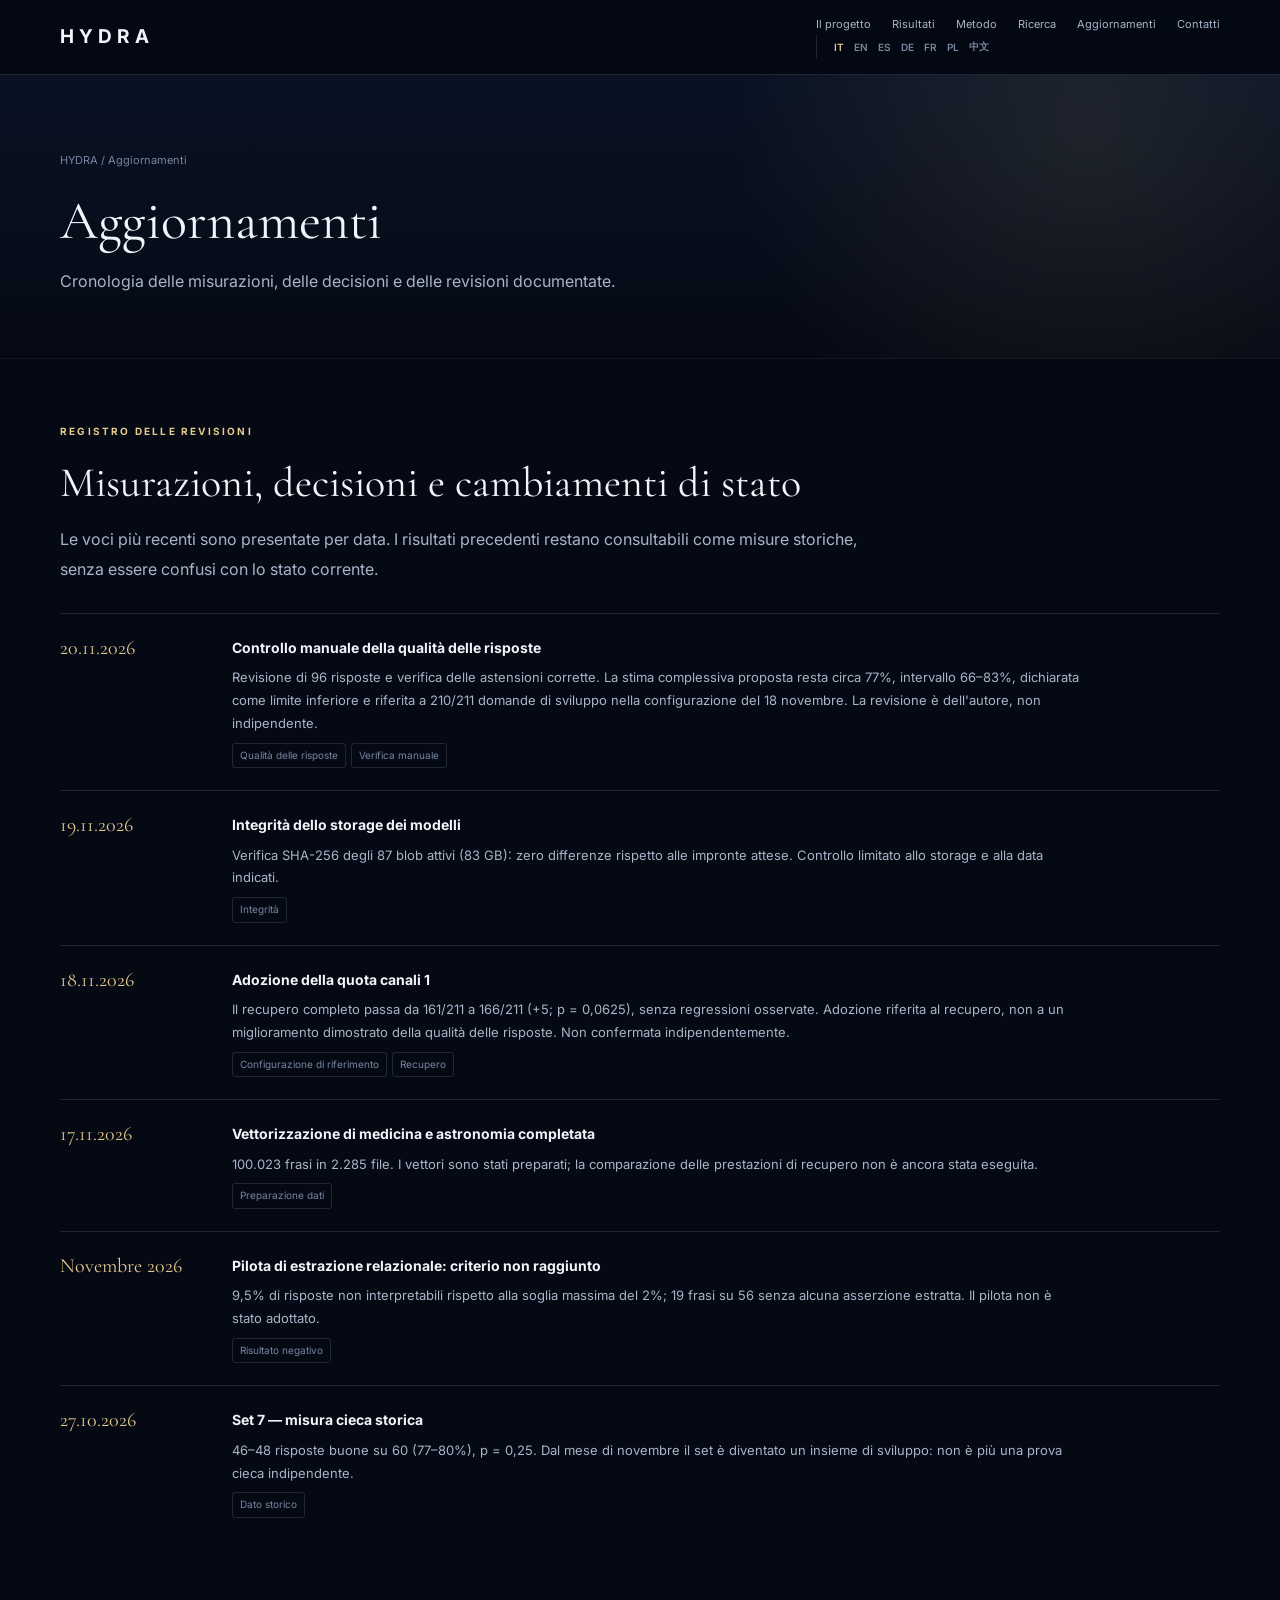
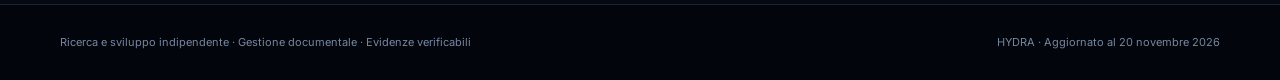
==== aggiornamenti.html @ 9e11e978 "Localise page-specific labels and timeline in all supported languages" ====
<!doctype html><html lang="it"><head><meta charset="utf-8"><meta name="viewport" content="width=device-width,initial-scale=1"><meta name="description" content="HYDRA — ricerca indipendente, gestione documentale ed evidenze verificabili."><meta name="theme-color" content="#050914"><title>HYDRA</title><link rel="preconnect" href="https://fonts.googleapis.com"><link rel="preconnect" href="https://fonts.gstatic.com" crossorigin><link href="https://fonts.googleapis.com/css2?family=Cormorant+Garamond:wght@300;400;500;600&family=Inter:wght@300;400;500;600;700&display=swap" rel="stylesheet"><link rel="stylesheet" href="assets/css/site.css"></head><body><header class="site-header"><div class="wrap nav"><a class="brand" href="index.html">HYDRA</a><div class="nav-right"><button class="menu-button" aria-label="Menu">☰</button><nav class="navlinks"><a href="progetto.html" data-x="navProject"></a><a href="risultati.html" data-x="navResults"></a><a href="metodo.html" data-x="navMethod"></a><a href="ricerca.html" data-x="navResearch"></a><a href="aggiornamenti.html" data-x="navUpdates"></a><a href="contatti.html" data-x="navContact"></a></nav><div class="langs"><button data-lang="it">IT</button><button data-lang="en">EN</button><button data-lang="es">ES</button><button data-lang="de">DE</button><button data-lang="fr">FR</button><button data-lang="pl">PL</button><button data-lang="zh">中文</button></div></div></div></header><main><section class="page-hero"><div class="wrap"><div class="breadcrumbs"><a href="index.html">HYDRA</a> / <span data-x="updatesTitle"></span></div><h1 class="page-title" data-x="updatesTitle"></h1><p class="lead" data-x="updatesLead"></p></div></section>
<section class="section"><div class="wrap"><div class="section-head"><div class="kicker">Registro delle revisioni</div><h2 data-x="timelineHead"></h2><p class="lead" data-x="timelineLead"></p></div><div class="timeline">
<div class="timeline-item"><div class="timeline-date">20.11.2026</div><div><h3 data-x="upd20Title"></h3><p data-x="upd20Body"></p><span class="tag" data-x="tagQuality"></span><span class="tag">Verifica manuale</span></div></div>
<div class="timeline-item"><div class="timeline-date">19.11.2026</div><div><h3 data-x="upd19Title"></h3><p data-x="upd19Body"></p><span class="tag" data-x="tagIntegrity"></span></div></div>
<div class="timeline-item"><div class="timeline-date">18.11.2026</div><div><h3 data-x="upd18Title"></h3><p data-x="upd18Body"></p><span class="tag" data-x="tagConfig"></span><span class="tag" data-x="tagRetrieval"></span></div></div>
<div class="timeline-item"><div class="timeline-date">17.11.2026</div><div><h3 data-x="upd17Title"></h3><p data-x="upd17Body"></p><span class="tag" data-x="tagData"></span></div></div>
<div class="timeline-item"><div class="timeline-date">Novembre 2026</div><div><h3 data-x="updNovTitle"></h3><p data-x="updNovBody"></p><span class="tag" data-x="tagNegative"></span></div></div>
<div class="timeline-item"><div class="timeline-date">27.10.2026</div><div><h3 data-x="updOctTitle"></h3><p data-x="updOctBody"></p><span class="tag" data-x="tagHistorical"></span></div></div>
</div></div></section></main><footer class="footer"><div class="wrap footer-inner"><span data-x="footer"></span><span>HYDRA · <span data-x="current"></span></span></div></footer><script src="assets/js/translations.js"></script><script src="assets/js/site.js"></script></body></html>
---- assets/css/site.css ----
:root{--bg:#050914;--panel:#0b1424;--panel2:#0e1a2d;--line:rgba(164,185,219,.17);--gold:#e6c98c;--blue:#8ca9d2;--white:#f1f4fa;--muted:#a8b4c8;--soft:#77869f;--max:1160px;--serif:"Cormorant Garamond",Georgia,serif;--sans:Inter,Arial,sans-serif}*{box-sizing:border-box}html{background:var(--bg);scroll-behavior:smooth}body{margin:0;background:var(--bg);color:var(--white);font:15px/1.75 var(--sans);-webkit-font-smoothing:antialiased}a{color:inherit;text-decoration:none}.wrap{width:min(var(--max),calc(100% - 48px));margin:auto}.site-header{position:sticky;top:0;z-index:20;background:rgba(5,9,20,.94);backdrop-filter:blur(16px);border-bottom:1px solid var(--line)}.nav{min-height:74px;display:flex;align-items:center;justify-content:space-between;gap:24px}.brand{font-size:19px;font-weight:700;letter-spacing:.27em}.navlinks{display:flex;align-items:center;gap:21px}.navlinks a{font-size:11px;color:var(--muted);transition:color .2s}.navlinks a:hover,.navlinks a[aria-current=page]{color:var(--gold)}.langs{display:flex;gap:6px;border-left:1px solid var(--line);padding-left:15px}.langs button,.menu-button{background:none;border:0;color:var(--soft);font:600 10px var(--sans);padding:5px 2px;cursor:pointer}.langs button.active,.langs button:hover{color:var(--gold)}.menu-button{display:none;border:1px solid var(--line);border-radius:6px;padding:8px 10px;color:var(--white);font-size:17px}.hero{position:relative;isolation:isolate;min-height:510px;display:flex;align-items:center;overflow:hidden;padding:90px 0;background:linear-gradient(115deg,#050914 10%,#0a1427 64%,#09101d)}.hero:before{content:"";position:absolute;inset:0;z-index:-1;background:url("../images/mesh.svg") center right/cover no-repeat;opacity:.66;mask-image:linear-gradient(90deg,transparent 5%,#000 100%)}.hero-content{max-width:790px}.eyebrow,.kicker{color:var(--gold);font-size:10px;letter-spacing:.22em;text-transform:uppercase;font-weight:700;margin:0 0 17px}.hero h1{font-size:clamp(52px,8vw,88px);font-weight:300;letter-spacing:.22em;line-height:1;margin:0 0 20px}.hero h2,.page-title{font:400 clamp(32px,4.5vw,54px)/1.14 var(--serif);font-weight:400;max-width:850px;margin:0 0 22px}.hero p,.lead{max-width:800px;color:var(--muted);font-size:16px;line-height:1.9}.actions{display:flex;gap:12px;flex-wrap:wrap;margin-top:28px}.button{display:inline-flex;align-items:center;justify-content:center;min-height:44px;padding:10px 18px;border:1px solid rgba(230,201,140,.5);border-radius:4px;font-size:12px;font-weight:600}.button.primary{background:var(--gold);color:#17140d;border-color:var(--gold)}.page-hero{padding:76px 0 62px;background:radial-gradient(circle at 85% 20%,rgba(230,201,140,.10),transparent 32%),linear-gradient(180deg,#091224,#050914)}.page-hero .page-title{margin-bottom:14px}.page-hero .lead{margin:0}.section{padding:64px 0;border-top:1px solid rgba(255,255,255,.055)}.section.alt{background:linear-gradient(180deg,#080f1d,#050914)}.section-head{max-width:880px;margin-bottom:28px}.section h2{font:400 clamp(28px,3.8vw,42px)/1.2 var(--serif);margin:0 0 14px}.copy{max-width:920px;color:var(--muted);font-size:14px;line-height:1.95}.copy p{margin:0 0 14px}.grid{display:grid;grid-template-columns:repeat(3,minmax(0,1fr));gap:15px}.grid.two{grid-template-columns:repeat(2,minmax(0,1fr))}.card{background:rgba(11,20,36,.78);border:1px solid var(--line);border-radius:8px;padding:22px}.card h3{font-size:14px;margin:0 0 8px}.card p{font-size:13px;line-height:1.85;color:var(--muted);margin:0}.num{font:400 29px var(--serif);color:var(--gold);margin-bottom:8px}.metric{font:400 clamp(36px,5vw,54px)/1 var(--serif);color:var(--gold);margin:0 0 12px}.small{font-size:11px;line-height:1.75;color:var(--soft);display:block;margin-top:12px}.note{margin-top:20px;padding:16px 19px;border-left:2px solid var(--gold);background:rgba(230,201,140,.05);color:var(--muted);font-size:13px;line-height:1.85}.figure{margin:24px 0;padding:22px;border:1px solid var(--line);border-radius:9px;background:linear-gradient(130deg,rgba(230,201,140,.055),rgba(11,20,36,.55))}.figure h3{font-size:14px;margin:0 0 6px}.figure p{font-size:12px;color:var(--muted);margin:0 0 15px}.bar-chart{display:grid;gap:15px}.bar-row{display:grid;grid-template-columns:minmax(120px,180px) 1fr 70px;gap:12px;align-items:center;font-size:12px;color:var(--muted)}.bar-track{height:13px;background:rgba(140,169,210,.13);border-radius:30px;overflow:hidden}.bar-fill{height:100%;border-radius:30px;background:linear-gradient(90deg,#8b7752,var(--gold))}.bar-fill.blue{background:linear-gradient(90deg,#536e96,var(--blue))}.bar-value{font:400 18px var(--serif);color:var(--white);text-align:right}.chart-legend{display:flex;gap:18px;flex-wrap:wrap;margin-top:15px;font-size:11px;color:var(--muted)}.dot{display:inline-block;width:8px;height:8px;border-radius:50%;background:var(--gold);margin-right:6px}.dot.blue{background:var(--blue)}.timeline{position:relative;display:grid;gap:0}.timeline-item{display:grid;grid-template-columns:150px 1fr;gap:22px;padding:22px 0;border-top:1px solid var(--line)}.timeline-date{color:var(--gold);font:400 20px var(--serif)}.timeline-item h3{font-size:14px;margin:0 0 6px}.timeline-item p{font-size:13px;color:var(--muted);margin:0;max-width:850px}.tag{display:inline-block;border:1px solid var(--line);border-radius:3px;padding:3px 7px;color:var(--soft);font-size:10px;margin:8px 5px 0 0}.visual{width:100%;height:auto;display:block;border-radius:8px;border:1px solid var(--line)}.data-table{width:100%;border-collapse:collapse;font-size:12px;color:var(--muted);margin-top:15px}.data-table th,.data-table td{text-align:left;padding:10px;border-bottom:1px solid var(--line);vertical-align:top}.data-table th{color:var(--gold);font-weight:600}.data-table td strong{color:var(--white)}.footer{padding:28px 0;background:#02050b;border-top:1px solid var(--line);font-size:11px;color:var(--soft)}.footer-inner{display:flex;justify-content:space-between;gap:20px;flex-wrap:wrap}.footer a{color:var(--muted)}.breadcrumbs{font-size:11px;color:var(--soft);margin-bottom:20px}.breadcrumbs a:hover{color:var(--gold)}.lang-note{font-size:10px;color:var(--soft)}@media(max-width:1000px){.navlinks{gap:12px}.navlinks a{font-size:10px}.langs{gap:3px;padding-left:10px}}@media(max-width:820px){.nav{flex-wrap:wrap;padding:14px 0}.menu-button{display:block}.nav-right{display:flex;align-items:center;gap:12px}.navlinks{display:none;position:absolute;top:73px;left:0;right:0;background:#070d1a;border-bottom:1px solid var(--line);padding:18px 24px;flex-direction:column;align-items:flex-start}.navlinks.open{display:flex}.grid{grid-template-columns:repeat(2,minmax(0,1fr))}.hero{min-height:460px}.hero:before{opacity:.38}}@media(max-width:560px){.wrap{width:calc(100% - 32px)}.langs{gap:2px}.langs button{font-size:9px}.grid,.grid.two{grid-template-columns:1fr}.section{padding:48px 0}.page-hero{padding:55px 0 45px}.hero{padding:70px 0;min-height:430px}.bar-row{grid-template-columns:100px 1fr 52px;gap:8px;font-size:10px}.bar-value{font-size:16px}.timeline-item{grid-template-columns:1fr;gap:5px}.data-table{font-size:10px}.data-table th,.data-table td{padding:7px 5px}.footer-inner{flex-direction:column}}
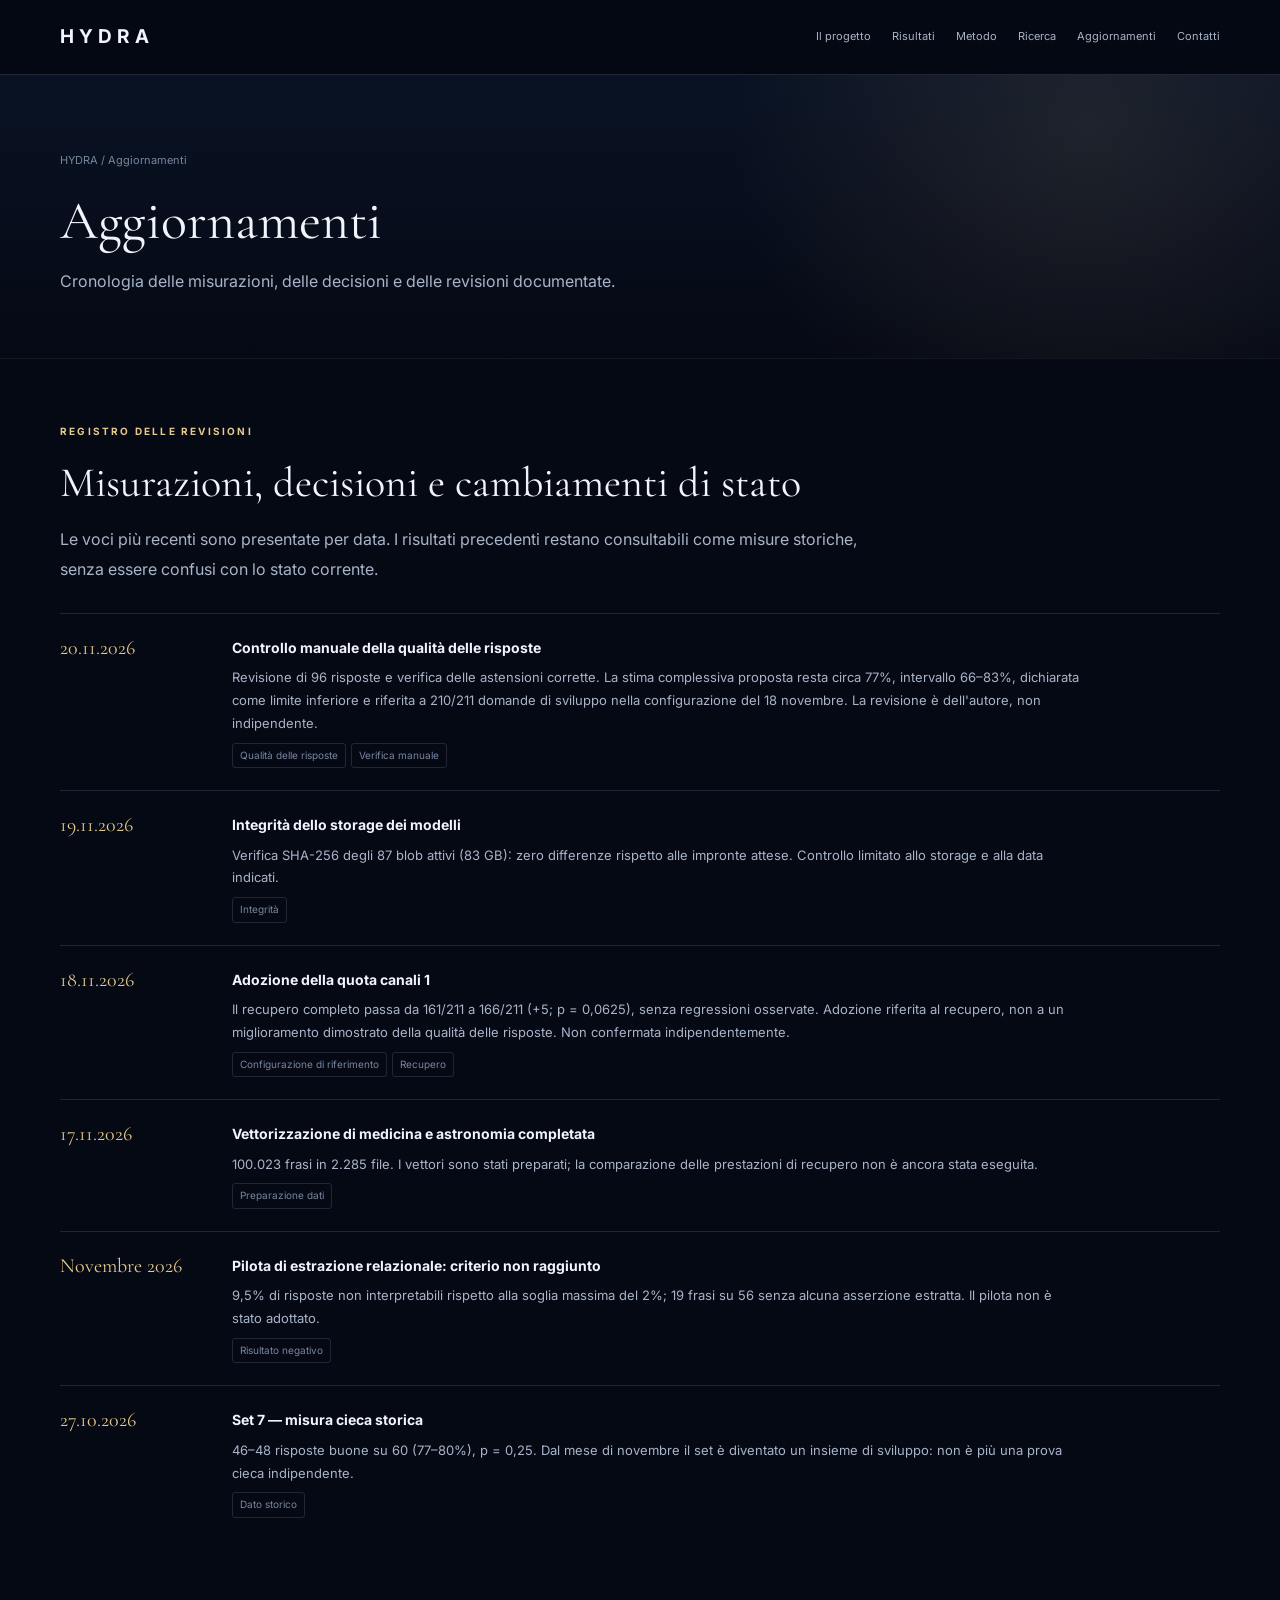
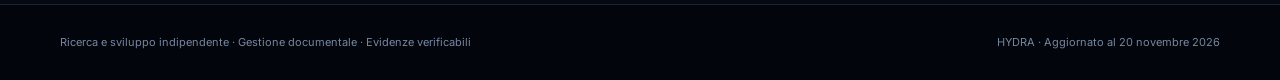
==== commit f6d0b4a0: "Limit website language to Italian" ====
--- a/aggiornamenti.html
+++ b/aggiornamenti.html
@@ -1,4 +1,4 @@
-<!doctype html><html lang="it"><head><meta charset="utf-8"><meta name="viewport" content="width=device-width,initial-scale=1"><meta name="description" content="HYDRA — ricerca indipendente, gestione documentale ed evidenze verificabili."><meta name="theme-color" content="#050914"><title>HYDRA</title><link rel="preconnect" href="https://fonts.googleapis.com"><link rel="preconnect" href="https://fonts.gstatic.com" crossorigin><link href="https://fonts.googleapis.com/css2?family=Cormorant+Garamond:wght@300;400;500;600&family=Inter:wght@300;400;500;600;700&display=swap" rel="stylesheet"><link rel="stylesheet" href="assets/css/site.css"></head><body><header class="site-header"><div class="wrap nav"><a class="brand" href="index.html">HYDRA</a><div class="nav-right"><button class="menu-button" aria-label="Menu">☰</button><nav class="navlinks"><a href="progetto.html" data-x="navProject"></a><a href="risultati.html" data-x="navResults"></a><a href="metodo.html" data-x="navMethod"></a><a href="ricerca.html" data-x="navResearch"></a><a href="aggiornamenti.html" data-x="navUpdates"></a><a href="contatti.html" data-x="navContact"></a></nav><div class="langs"><button data-lang="it">IT</button><button data-lang="en">EN</button><button data-lang="es">ES</button><button data-lang="de">DE</button><button data-lang="fr">FR</button><button data-lang="pl">PL</button><button data-lang="zh">中文</button></div></div></div></header><main><section class="page-hero"><div class="wrap"><div class="breadcrumbs"><a href="index.html">HYDRA</a> / <span data-x="updatesTitle"></span></div><h1 class="page-title" data-x="updatesTitle"></h1><p class="lead" data-x="updatesLead"></p></div></section>
+<!doctype html><html lang="it"><head><meta charset="utf-8"><meta name="viewport" content="width=device-width,initial-scale=1"><meta name="description" content="HYDRA — ricerca indipendente, gestione documentale ed evidenze verificabili."><meta name="theme-color" content="#050914"><title data-x="updatesTitle">HYDRA | Aggiornamenti</title><link rel="preconnect" href="https://fonts.googleapis.com"><link rel="preconnect" href="https://fonts.gstatic.com" crossorigin><link href="https://fonts.googleapis.com/css2?family=Cormorant+Garamond:wght@300;400;500;600&family=Inter:wght@300;400;500;600;700&display=swap" rel="stylesheet"><link rel="stylesheet" href="assets/css/site.css"></head><body><header class="site-header"><div class="wrap nav"><a class="brand" href="index.html">HYDRA</a><div class="nav-right"><button class="menu-button" aria-label="Menu">☰</button><nav class="navlinks"><a href="progetto.html" data-x="navProject"></a><a href="risultati.html" data-x="navResults"></a><a href="metodo.html" data-x="navMethod"></a><a href="ricerca.html" data-x="navResearch"></a><a href="aggiornamenti.html" data-x="navUpdates"></a><a href="contatti.html" data-x="navContact"></a></nav></div></div></header><main><section class="page-hero"><div class="wrap"><div class="breadcrumbs"><a href="index.html">HYDRA</a> / <span data-x="updatesTitle"></span></div><h1 class="page-title" data-x="updatesTitle"></h1><p class="lead" data-x="updatesLead"></p></div></section>
 <section class="section"><div class="wrap"><div class="section-head"><div class="kicker">Registro delle revisioni</div><h2 data-x="timelineHead"></h2><p class="lead" data-x="timelineLead"></p></div><div class="timeline">
 <div class="timeline-item"><div class="timeline-date">20.11.2026</div><div><h3 data-x="upd20Title"></h3><p data-x="upd20Body"></p><span class="tag" data-x="tagQuality"></span><span class="tag">Verifica manuale</span></div></div>
 <div class="timeline-item"><div class="timeline-date">19.11.2026</div><div><h3 data-x="upd19Title"></h3><p data-x="upd19Body"></p><span class="tag" data-x="tagIntegrity"></span></div></div>
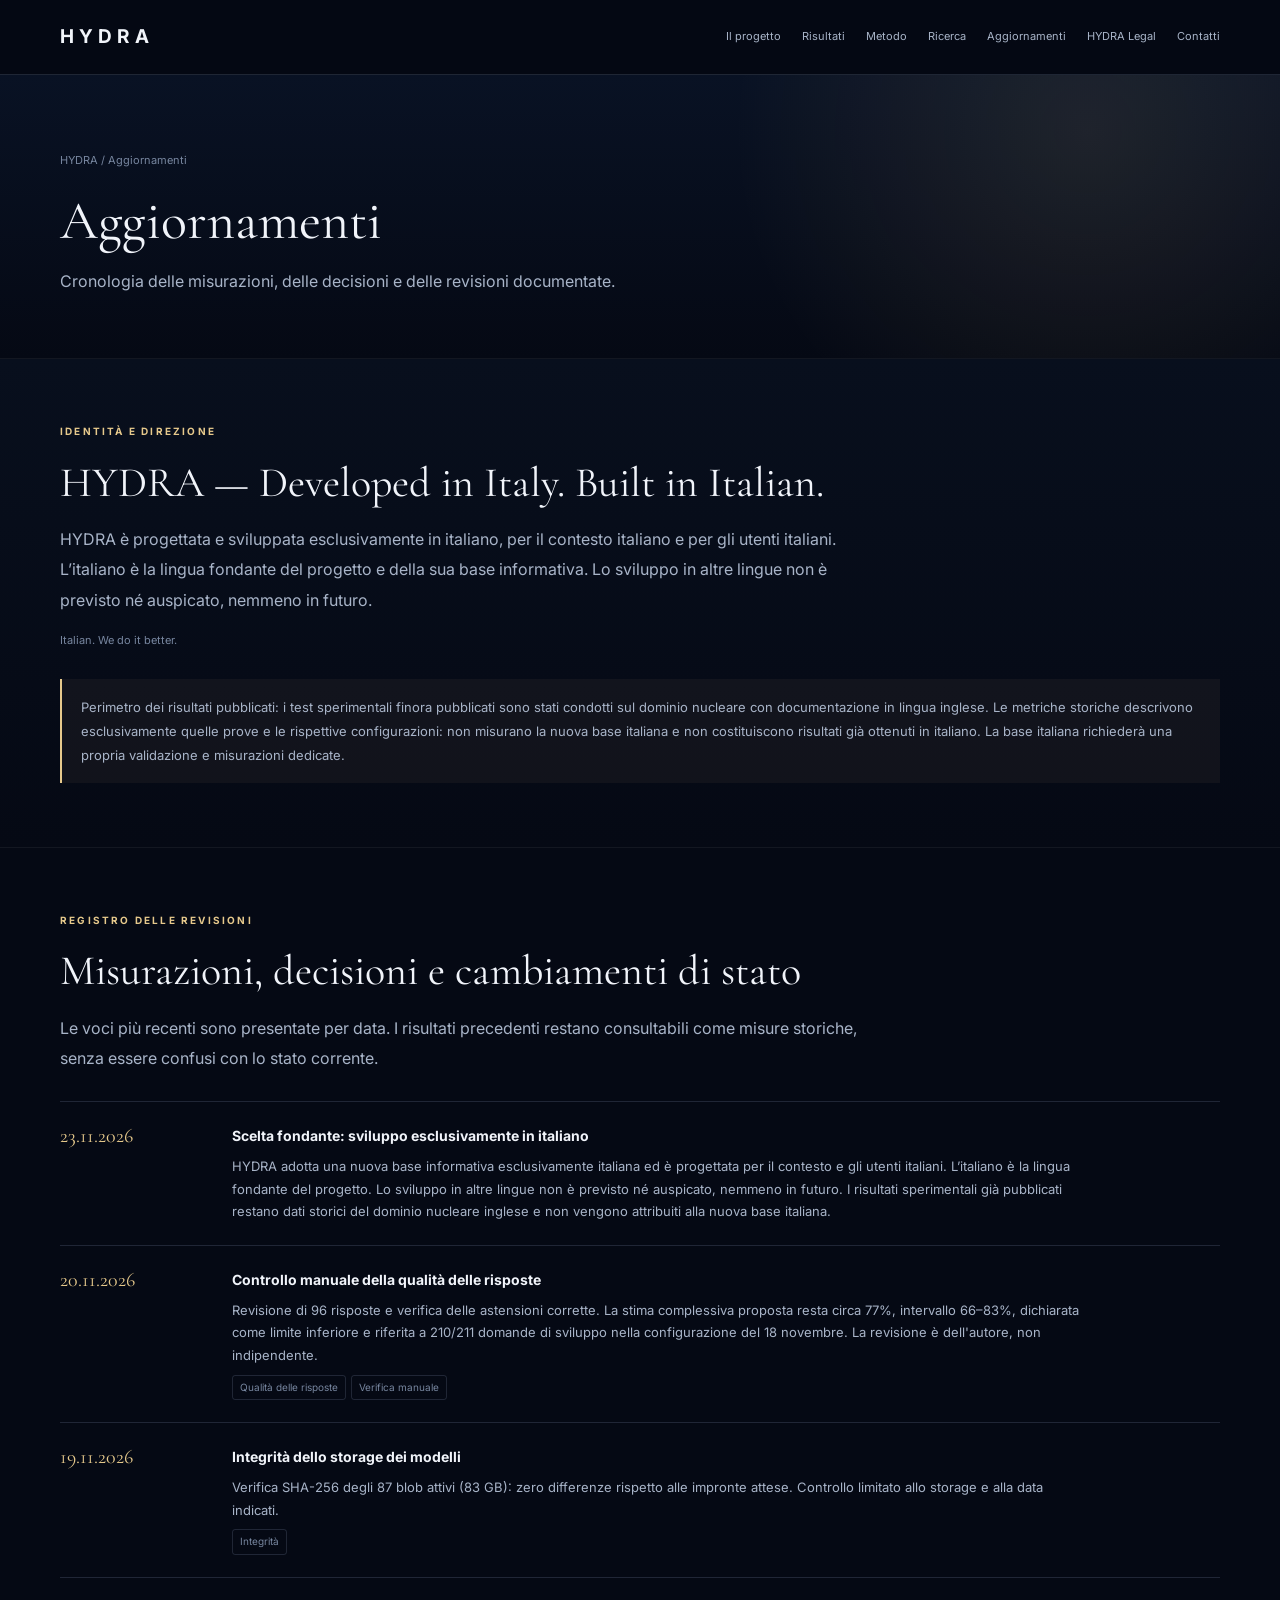
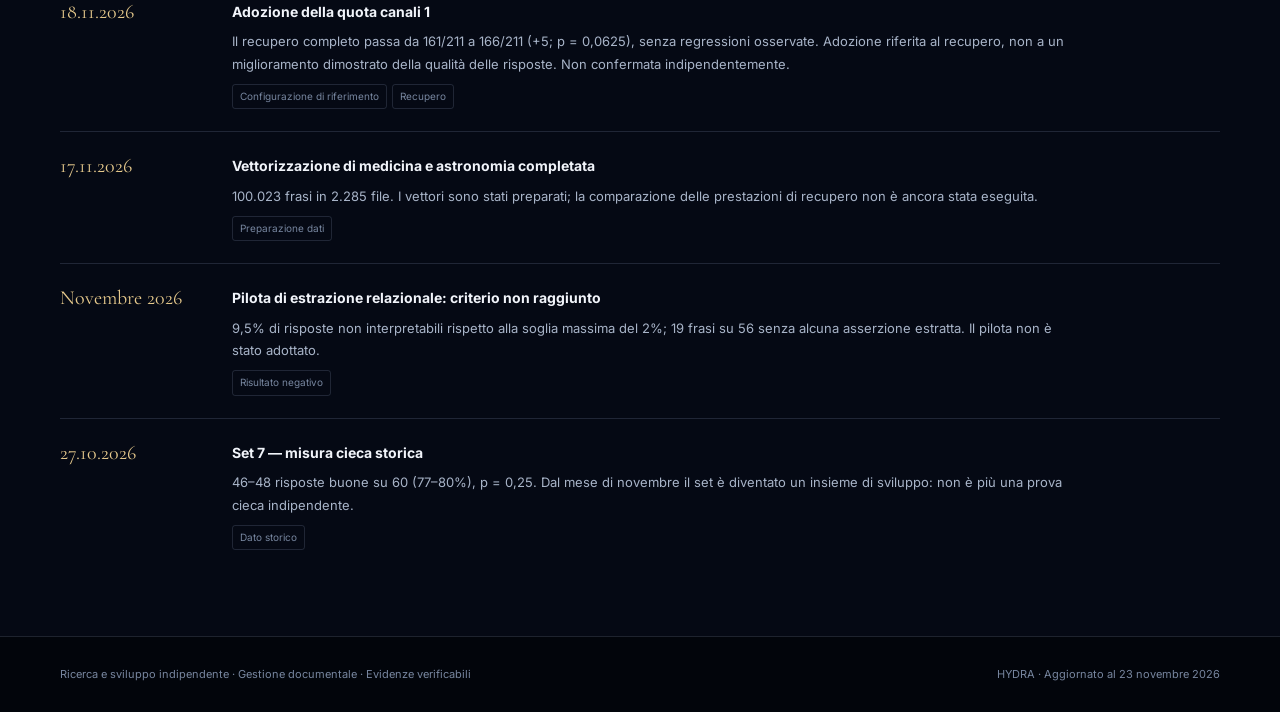
==== commit 83ce438e: "Add HYDRA Legal to site navigation" ====
--- a/aggiornamenti.html
+++ b/aggiornamenti.html
@@ -1,4 +1,4 @@
-<!doctype html><html lang="it"><head><meta charset="utf-8"><meta name="viewport" content="width=device-width,initial-scale=1"><meta name="description" content="HYDRA — ricerca indipendente, gestione documentale ed evidenze verificabili."><meta name="theme-color" content="#050914"><title data-x="updatesTitle">HYDRA | Aggiornamenti</title><link rel="preconnect" href="https://fonts.googleapis.com"><link rel="preconnect" href="https://fonts.gstatic.com" crossorigin><link href="https://fonts.googleapis.com/css2?family=Cormorant+Garamond:wght@300;400;500;600&family=Inter:wght@300;400;500;600;700&display=swap" rel="stylesheet"><link rel="stylesheet" href="assets/css/site.css"></head><body><header class="site-header"><div class="wrap nav"><a class="brand" href="index.html">HYDRA</a><div class="nav-right"><button class="menu-button" aria-label="Menu">☰</button><nav class="navlinks"><a href="progetto.html" data-x="navProject"></a><a href="risultati.html" data-x="navResults"></a><a href="metodo.html" data-x="navMethod"></a><a href="ricerca.html" data-x="navResearch"></a><a href="aggiornamenti.html" data-x="navUpdates"></a><a href="contatti.html" data-x="navContact"></a></nav></div></div></header><main><section class="page-hero"><div class="wrap"><div class="breadcrumbs"><a href="index.html">HYDRA</a> / <span data-x="updatesTitle"></span></div><h1 class="page-title" data-x="updatesTitle"></h1><p class="lead" data-x="updatesLead"></p></div></section>
+<!doctype html><html lang="it"><head><meta charset="utf-8"><meta name="viewport" content="width=device-width,initial-scale=1"><meta name="description" content="HYDRA — ricerca indipendente, gestione documentale ed evidenze verificabili."><meta name="theme-color" content="#050914"><title data-x="updatesTitle">HYDRA | Aggiornamenti</title><link rel="preconnect" href="https://fonts.googleapis.com"><link rel="preconnect" href="https://fonts.gstatic.com" crossorigin><link href="https://fonts.googleapis.com/css2?family=Cormorant+Garamond:wght@300;400;500;600&family=Inter:wght@300;400;500;600;700&display=swap" rel="stylesheet"><link rel="stylesheet" href="assets/css/site.css"></head><body><header class="site-header"><div class="wrap nav"><a class="brand" href="index.html">HYDRA</a><div class="nav-right"><button class="menu-button" aria-label="Menu">☰</button><nav class="navlinks"><a href="progetto.html" data-x="navProject"></a><a href="risultati.html" data-x="navResults"></a><a href="metodo.html" data-x="navMethod"></a><a href="ricerca.html" data-x="navResearch"></a><a href="aggiornamenti.html" data-x="navUpdates"></a><a href="legal.html">HYDRA Legal</a><a href="contatti.html" data-x="navContact"></a></nav></div></div></header><main><section class="page-hero"><div class="wrap"><div class="breadcrumbs"><a href="index.html">HYDRA</a> / <span data-x="updatesTitle"></span></div><h1 class="page-title" data-x="updatesTitle"></h1><p class="lead" data-x="updatesLead"></p></div></section>
 <section class="section"><div class="wrap"><div class="section-head"><div class="kicker">Registro delle revisioni</div><h2 data-x="timelineHead"></h2><p class="lead" data-x="timelineLead"></p></div><div class="timeline">
 <div class="timeline-item"><div class="timeline-date">20.11.2026</div><div><h3 data-x="upd20Title"></h3><p data-x="upd20Body"></p><span class="tag" data-x="tagQuality"></span><span class="tag">Verifica manuale</span></div></div>
 <div class="timeline-item"><div class="timeline-date">19.11.2026</div><div><h3 data-x="upd19Title"></h3><p data-x="upd19Body"></p><span class="tag" data-x="tagIntegrity"></span></div></div>
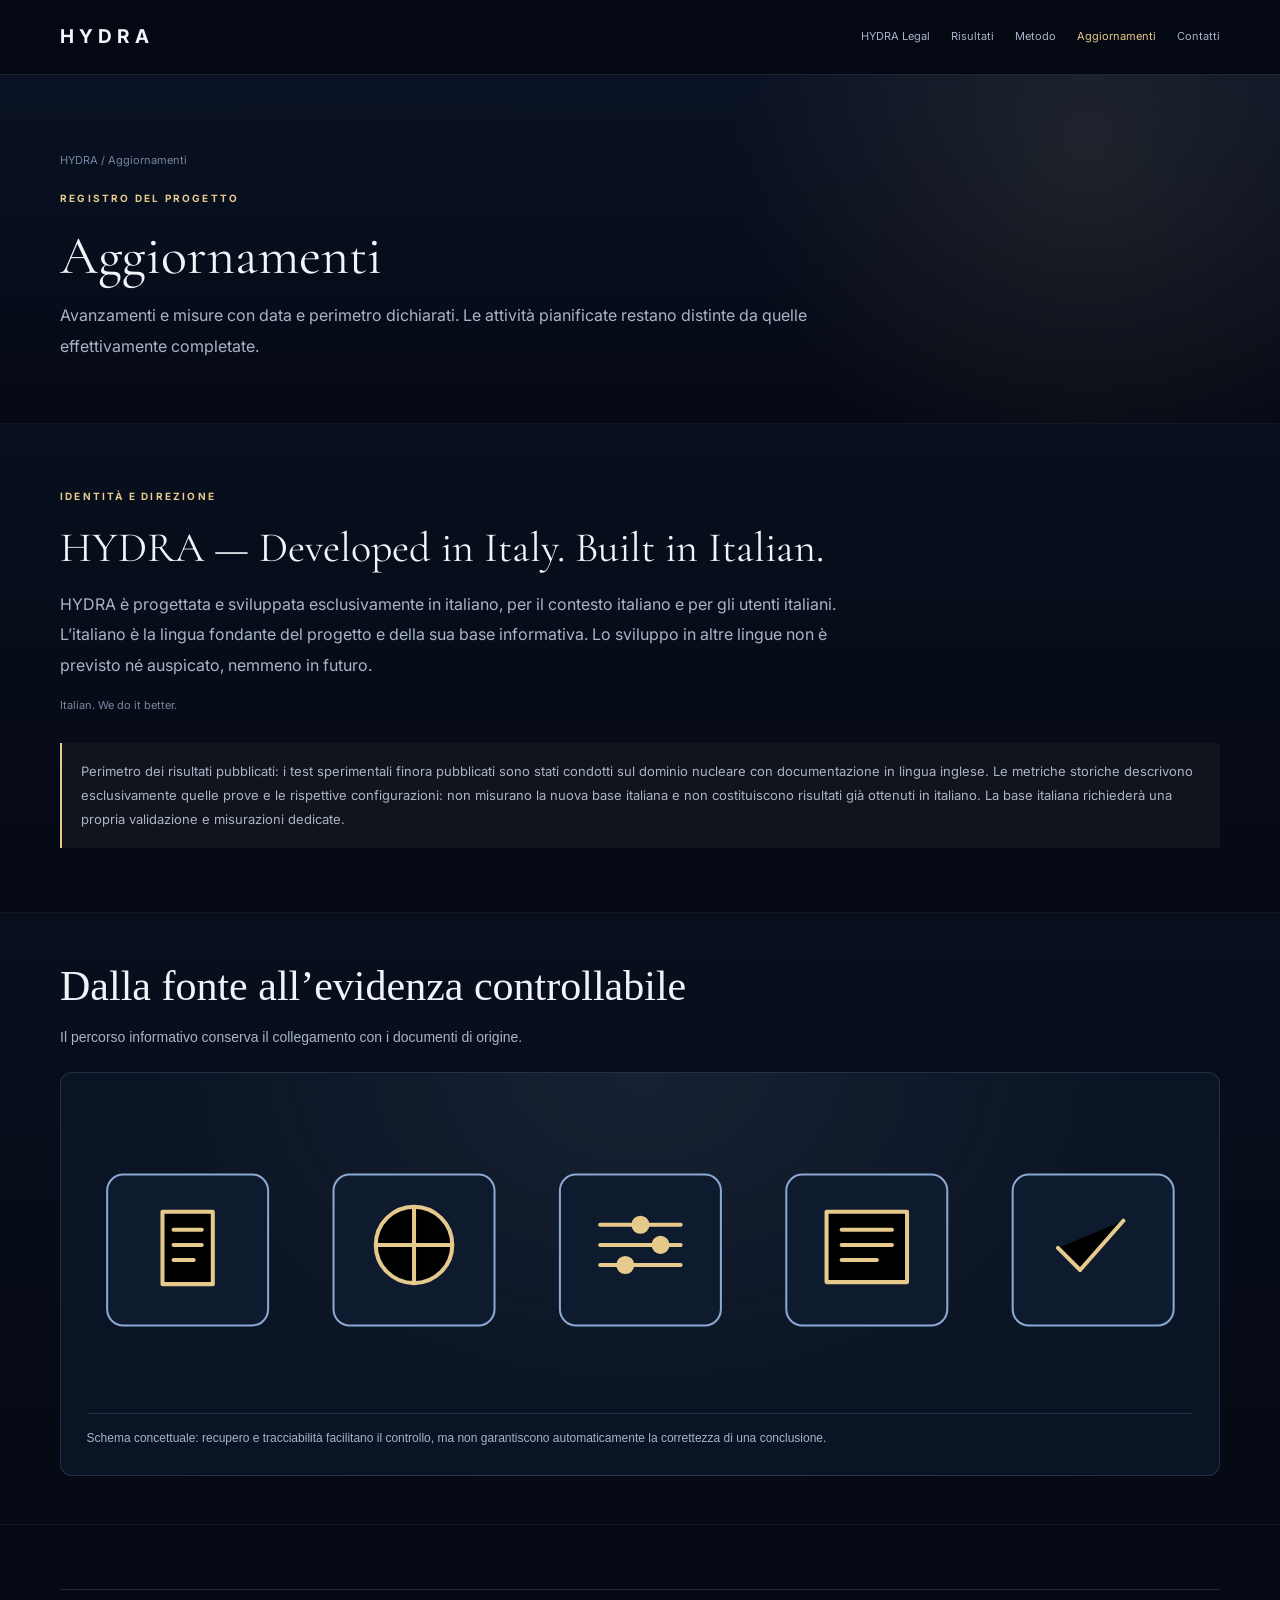
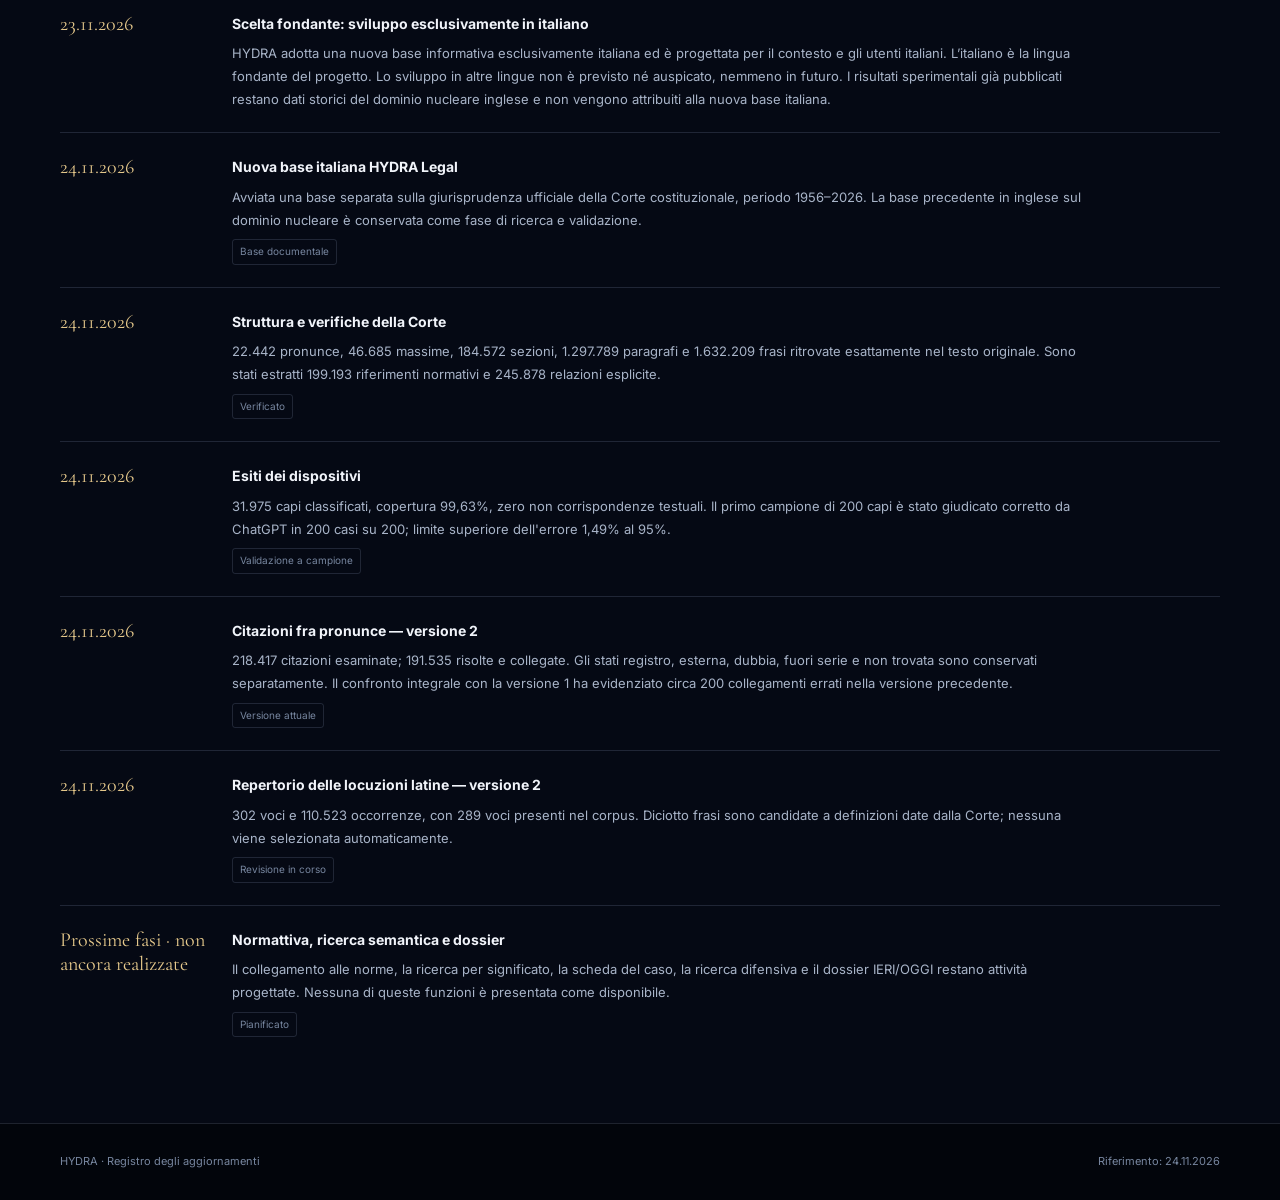
==== commit 349e7f6f: "Registra l'avanzamento HYDRA Legal al 24 novembre 2026" ====
--- a/aggiornamenti.html
+++ b/aggiornamenti.html
@@ -1,9 +1,13 @@
-<!doctype html><html lang="it"><head><meta charset="utf-8"><meta name="viewport" content="width=device-width,initial-scale=1"><meta name="description" content="HYDRA — ricerca indipendente, gestione documentale ed evidenze verificabili."><meta name="theme-color" content="#050914"><title data-x="updatesTitle">HYDRA | Aggiornamenti</title><link rel="preconnect" href="https://fonts.googleapis.com"><link rel="preconnect" href="https://fonts.gstatic.com" crossorigin><link href="https://fonts.googleapis.com/css2?family=Cormorant+Garamond:wght@300;400;500;600&family=Inter:wght@300;400;500;600;700&display=swap" rel="stylesheet"><link rel="stylesheet" href="assets/css/site.css"></head><body><header class="site-header"><div class="wrap nav"><a class="brand" href="index.html">HYDRA</a><div class="nav-right"><button class="menu-button" aria-label="Menu">☰</button><nav class="navlinks"><a href="progetto.html" data-x="navProject"></a><a href="risultati.html" data-x="navResults"></a><a href="metodo.html" data-x="navMethod"></a><a href="ricerca.html" data-x="navResearch"></a><a href="aggiornamenti.html" data-x="navUpdates"></a><a href="legal.html">HYDRA Legal</a><a href="contatti.html" data-x="navContact"></a></nav></div></div></header><main><section class="page-hero"><div class="wrap"><div class="breadcrumbs"><a href="index.html">HYDRA</a> / <span data-x="updatesTitle"></span></div><h1 class="page-title" data-x="updatesTitle"></h1><p class="lead" data-x="updatesLead"></p></div></section>
-<section class="section"><div class="wrap"><div class="section-head"><div class="kicker">Registro delle revisioni</div><h2 data-x="timelineHead"></h2><p class="lead" data-x="timelineLead"></p></div><div class="timeline">
-<div class="timeline-item"><div class="timeline-date">20.11.2026</div><div><h3 data-x="upd20Title"></h3><p data-x="upd20Body"></p><span class="tag" data-x="tagQuality"></span><span class="tag">Verifica manuale</span></div></div>
-<div class="timeline-item"><div class="timeline-date">19.11.2026</div><div><h3 data-x="upd19Title"></h3><p data-x="upd19Body"></p><span class="tag" data-x="tagIntegrity"></span></div></div>
-<div class="timeline-item"><div class="timeline-date">18.11.2026</div><div><h3 data-x="upd18Title"></h3><p data-x="upd18Body"></p><span class="tag" data-x="tagConfig"></span><span class="tag" data-x="tagRetrieval"></span></div></div>
-<div class="timeline-item"><div class="timeline-date">17.11.2026</div><div><h3 data-x="upd17Title"></h3><p data-x="upd17Body"></p><span class="tag" data-x="tagData"></span></div></div>
-<div class="timeline-item"><div class="timeline-date">Novembre 2026</div><div><h3 data-x="updNovTitle"></h3><p data-x="updNovBody"></p><span class="tag" data-x="tagNegative"></span></div></div>
-<div class="timeline-item"><div class="timeline-date">27.10.2026</div><div><h3 data-x="updOctTitle"></h3><p data-x="updOctBody"></p><span class="tag" data-x="tagHistorical"></span></div></div>
-</div></div></section></main><footer class="footer"><div class="wrap footer-inner"><span data-x="footer"></span><span>HYDRA · <span data-x="current"></span></span></div></footer><script src="assets/js/translations.js"></script><script src="assets/js/site.js"></script></body></html>+<!doctype html>
+<html lang="it"><head><meta charset="utf-8"><meta name="viewport" content="width=device-width,initial-scale=1"><meta name="description" content="Registro degli aggiornamenti verificati di HYDRA Legal."><meta name="theme-color" content="#050914"><title>HYDRA | Aggiornamenti</title><link rel="preconnect" href="https://fonts.googleapis.com"><link rel="preconnect" href="https://fonts.gstatic.com" crossorigin><link href="https://fonts.googleapis.com/css2?family=Cormorant+Garamond:wght@300;400;500;600&family=Inter:wght@300;400;500;600;700&display=swap" rel="stylesheet"><link rel="stylesheet" href="assets/css/site.css"></head>
+<body><header class="site-header"><div class="wrap nav"><a class="brand" href="index.html">HYDRA</a><div class="nav-right"><button class="menu-button" aria-label="Menu">☰</button><nav class="navlinks"><a href="legal.html">HYDRA Legal</a><a href="risultati.html">Risultati</a><a href="metodo.html">Metodo</a><a href="aggiornamenti.html" aria-current="page">Aggiornamenti</a><a href="contatti.html">Contatti</a></nav></div></div></header>
+<main><section class="page-hero"><div class="wrap"><div class="breadcrumbs"><a href="index.html">HYDRA</a> / Aggiornamenti</div><div class="kicker">Registro del progetto</div><h1 class="page-title">Aggiornamenti</h1><p class="lead">Avanzamenti e misure con data e perimetro dichiarati. Le attività pianificate restano distinte da quelle effettivamente completate.</p></div></section>
+<section class="section"><div class="wrap"><div class="timeline">
+<div class="timeline-item"><div class="timeline-date">24.11.2026</div><div><h3>Nuova base italiana HYDRA Legal</h3><p>Avviata una base separata sulla giurisprudenza ufficiale della Corte costituzionale, periodo 1956–2026. La base precedente in inglese sul dominio nucleare è conservata come fase di ricerca e validazione.</p><span class="tag">Base documentale</span></div></div>
+<div class="timeline-item"><div class="timeline-date">24.11.2026</div><div><h3>Struttura e verifiche della Corte</h3><p>22.442 pronunce, 46.685 massime, 184.572 sezioni, 1.297.789 paragrafi e 1.632.209 frasi ritrovate esattamente nel testo originale. Sono stati estratti 199.193 riferimenti normativi e 245.878 relazioni esplicite.</p><span class="tag">Verificato</span></div></div>
+<div class="timeline-item"><div class="timeline-date">24.11.2026</div><div><h3>Esiti dei dispositivi</h3><p>31.975 capi classificati, copertura 99,63%, zero non corrispondenze testuali. Il primo campione di 200 capi è stato giudicato corretto da ChatGPT in 200 casi su 200; limite superiore dell'errore 1,49% al 95%.</p><span class="tag">Validazione a campione</span></div></div>
+<div class="timeline-item"><div class="timeline-date">24.11.2026</div><div><h3>Citazioni fra pronunce — versione 2</h3><p>218.417 citazioni esaminate; 191.535 risolte e collegate. Gli stati registro, esterna, dubbia, fuori serie e non trovata sono conservati separatamente. Il confronto integrale con la versione 1 ha evidenziato circa 200 collegamenti errati nella versione precedente.</p><span class="tag">Versione attuale</span></div></div>
+<div class="timeline-item"><div class="timeline-date">24.11.2026</div><div><h3>Repertorio delle locuzioni latine — versione 2</h3><p>302 voci e 110.523 occorrenze, con 289 voci presenti nel corpus. Diciotto frasi sono candidate a definizioni date dalla Corte; nessuna viene selezionata automaticamente.</p><span class="tag">Revisione in corso</span></div></div>
+<div class="timeline-item"><div class="timeline-date">Prossime fasi · non ancora realizzate</div><div><h3>Normattiva, ricerca semantica e dossier</h3><p>Il collegamento alle norme, la ricerca per significato, la scheda del caso, la ricerca difensiva e il dossier IERI/OGGI restano attività progettate. Nessuna di queste funzioni è presentata come disponibile.</p><span class="tag">Pianificato</span></div></div>
+</div></div></section></main>
+<footer class="footer"><div class="wrap footer-inner"><span>HYDRA · Registro degli aggiornamenti</span><span>Riferimento: 24.11.2026</span></div></footer><script src="assets/js/site.js"></script><script src="assets/js/visuals.js"></script></body></html>
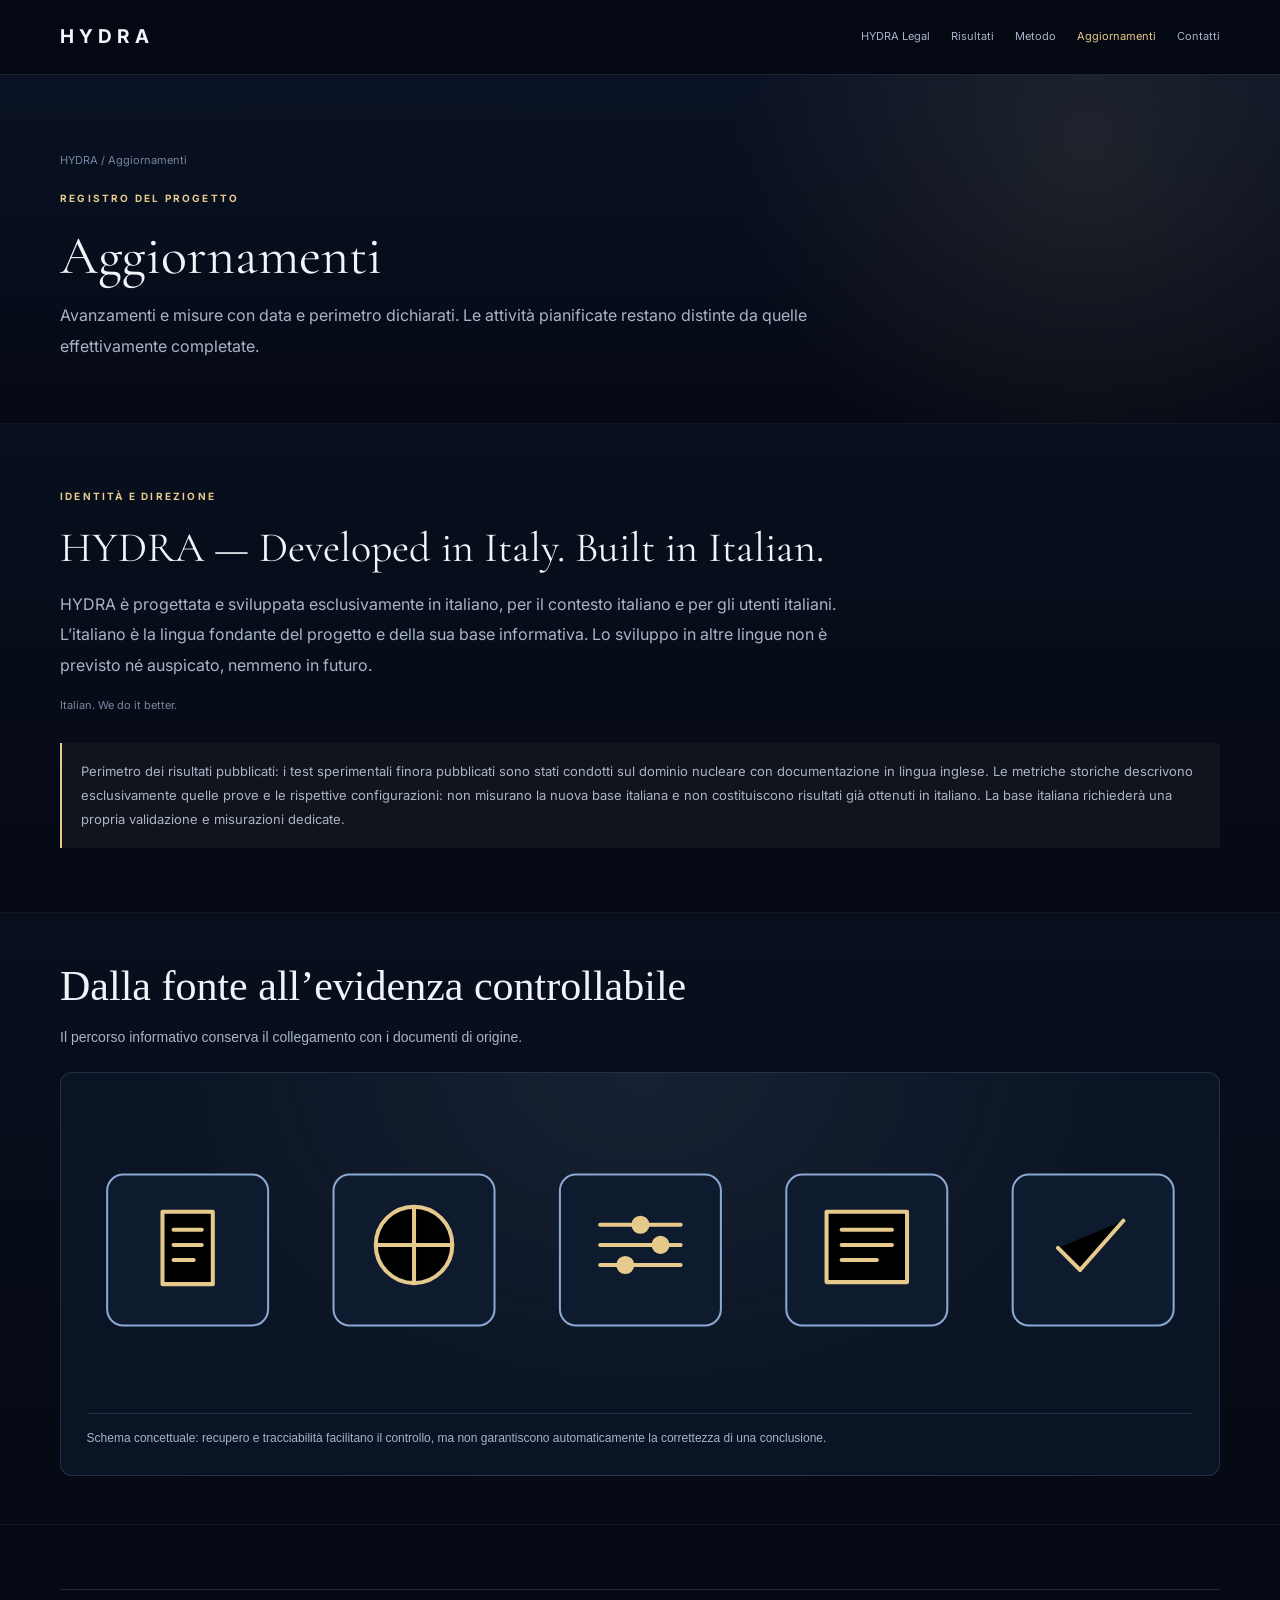
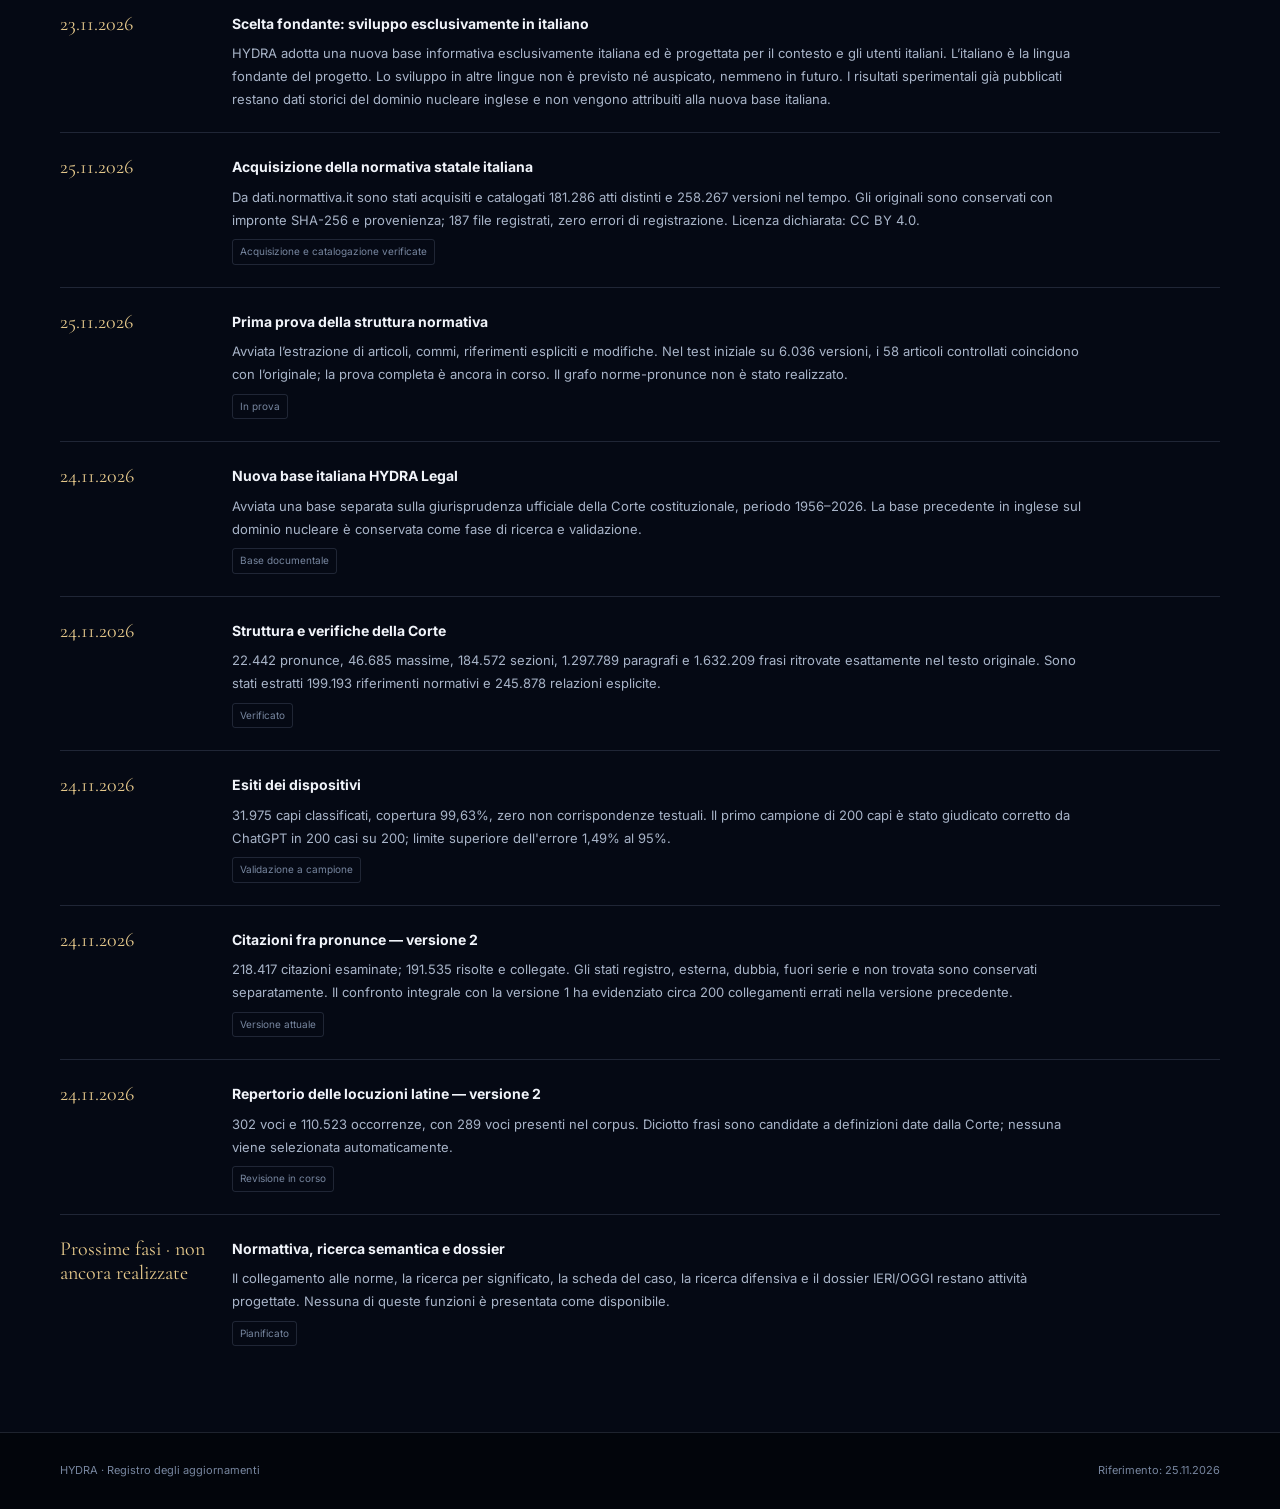
==== commit 9c6f02fa: "Update HYDRA Legal dated status to 25 Nov 2026" ====
--- a/aggiornamenti.html
+++ b/aggiornamenti.html
@@ -2,7 +2,7 @@
 <html lang="it"><head><meta charset="utf-8"><meta name="viewport" content="width=device-width,initial-scale=1"><meta name="description" content="Registro degli aggiornamenti verificati di HYDRA Legal."><meta name="theme-color" content="#050914"><title>HYDRA | Aggiornamenti</title><link rel="preconnect" href="https://fonts.googleapis.com"><link rel="preconnect" href="https://fonts.gstatic.com" crossorigin><link href="https://fonts.googleapis.com/css2?family=Cormorant+Garamond:wght@300;400;500;600&family=Inter:wght@300;400;500;600;700&display=swap" rel="stylesheet"><link rel="stylesheet" href="assets/css/site.css"></head>
 <body><header class="site-header"><div class="wrap nav"><a class="brand" href="index.html">HYDRA</a><div class="nav-right"><button class="menu-button" aria-label="Menu">☰</button><nav class="navlinks"><a href="legal.html">HYDRA Legal</a><a href="risultati.html">Risultati</a><a href="metodo.html">Metodo</a><a href="aggiornamenti.html" aria-current="page">Aggiornamenti</a><a href="contatti.html">Contatti</a></nav></div></div></header>
 <main><section class="page-hero"><div class="wrap"><div class="breadcrumbs"><a href="index.html">HYDRA</a> / Aggiornamenti</div><div class="kicker">Registro del progetto</div><h1 class="page-title">Aggiornamenti</h1><p class="lead">Avanzamenti e misure con data e perimetro dichiarati. Le attività pianificate restano distinte da quelle effettivamente completate.</p></div></section>
-<section class="section"><div class="wrap"><div class="timeline">
+<section class="section"><div class="wrap"><div class="timeline"><div class="timeline-item"><div class="timeline-date">25.11.2026</div><div><h3>Acquisizione della normativa statale italiana</h3><p>Da dati.normattiva.it sono stati acquisiti e catalogati 181.286 atti distinti e 258.267 versioni nel tempo. Gli originali sono conservati con impronte SHA-256 e provenienza; 187 file registrati, zero errori di registrazione. Licenza dichiarata: CC BY 4.0.</p><span class="tag">Acquisizione e catalogazione verificate</span></div></div><div class="timeline-item"><div class="timeline-date">25.11.2026</div><div><h3>Prima prova della struttura normativa</h3><p>Avviata l’estrazione di articoli, commi, riferimenti espliciti e modifiche. Nel test iniziale su 6.036 versioni, i 58 articoli controllati coincidono con l’originale; la prova completa è ancora in corso. Il grafo norme-pronunce non è stato realizzato.</p><span class="tag">In prova</span></div></div>
 <div class="timeline-item"><div class="timeline-date">24.11.2026</div><div><h3>Nuova base italiana HYDRA Legal</h3><p>Avviata una base separata sulla giurisprudenza ufficiale della Corte costituzionale, periodo 1956–2026. La base precedente in inglese sul dominio nucleare è conservata come fase di ricerca e validazione.</p><span class="tag">Base documentale</span></div></div>
 <div class="timeline-item"><div class="timeline-date">24.11.2026</div><div><h3>Struttura e verifiche della Corte</h3><p>22.442 pronunce, 46.685 massime, 184.572 sezioni, 1.297.789 paragrafi e 1.632.209 frasi ritrovate esattamente nel testo originale. Sono stati estratti 199.193 riferimenti normativi e 245.878 relazioni esplicite.</p><span class="tag">Verificato</span></div></div>
 <div class="timeline-item"><div class="timeline-date">24.11.2026</div><div><h3>Esiti dei dispositivi</h3><p>31.975 capi classificati, copertura 99,63%, zero non corrispondenze testuali. Il primo campione di 200 capi è stato giudicato corretto da ChatGPT in 200 casi su 200; limite superiore dell'errore 1,49% al 95%.</p><span class="tag">Validazione a campione</span></div></div>
@@ -10,4 +10,4 @@
 <div class="timeline-item"><div class="timeline-date">24.11.2026</div><div><h3>Repertorio delle locuzioni latine — versione 2</h3><p>302 voci e 110.523 occorrenze, con 289 voci presenti nel corpus. Diciotto frasi sono candidate a definizioni date dalla Corte; nessuna viene selezionata automaticamente.</p><span class="tag">Revisione in corso</span></div></div>
 <div class="timeline-item"><div class="timeline-date">Prossime fasi · non ancora realizzate</div><div><h3>Normattiva, ricerca semantica e dossier</h3><p>Il collegamento alle norme, la ricerca per significato, la scheda del caso, la ricerca difensiva e il dossier IERI/OGGI restano attività progettate. Nessuna di queste funzioni è presentata come disponibile.</p><span class="tag">Pianificato</span></div></div>
 </div></div></section></main>
-<footer class="footer"><div class="wrap footer-inner"><span>HYDRA · Registro degli aggiornamenti</span><span>Riferimento: 24.11.2026</span></div></footer><script src="assets/js/site.js"></script><script src="assets/js/visuals.js"></script></body></html>+<footer class="footer"><div class="wrap footer-inner"><span>HYDRA · Registro degli aggiornamenti</span><span>Riferimento: 25.11.2026</span></div></footer><script src="assets/js/site.js"></script><script src="assets/js/visuals.js"></script></body></html>
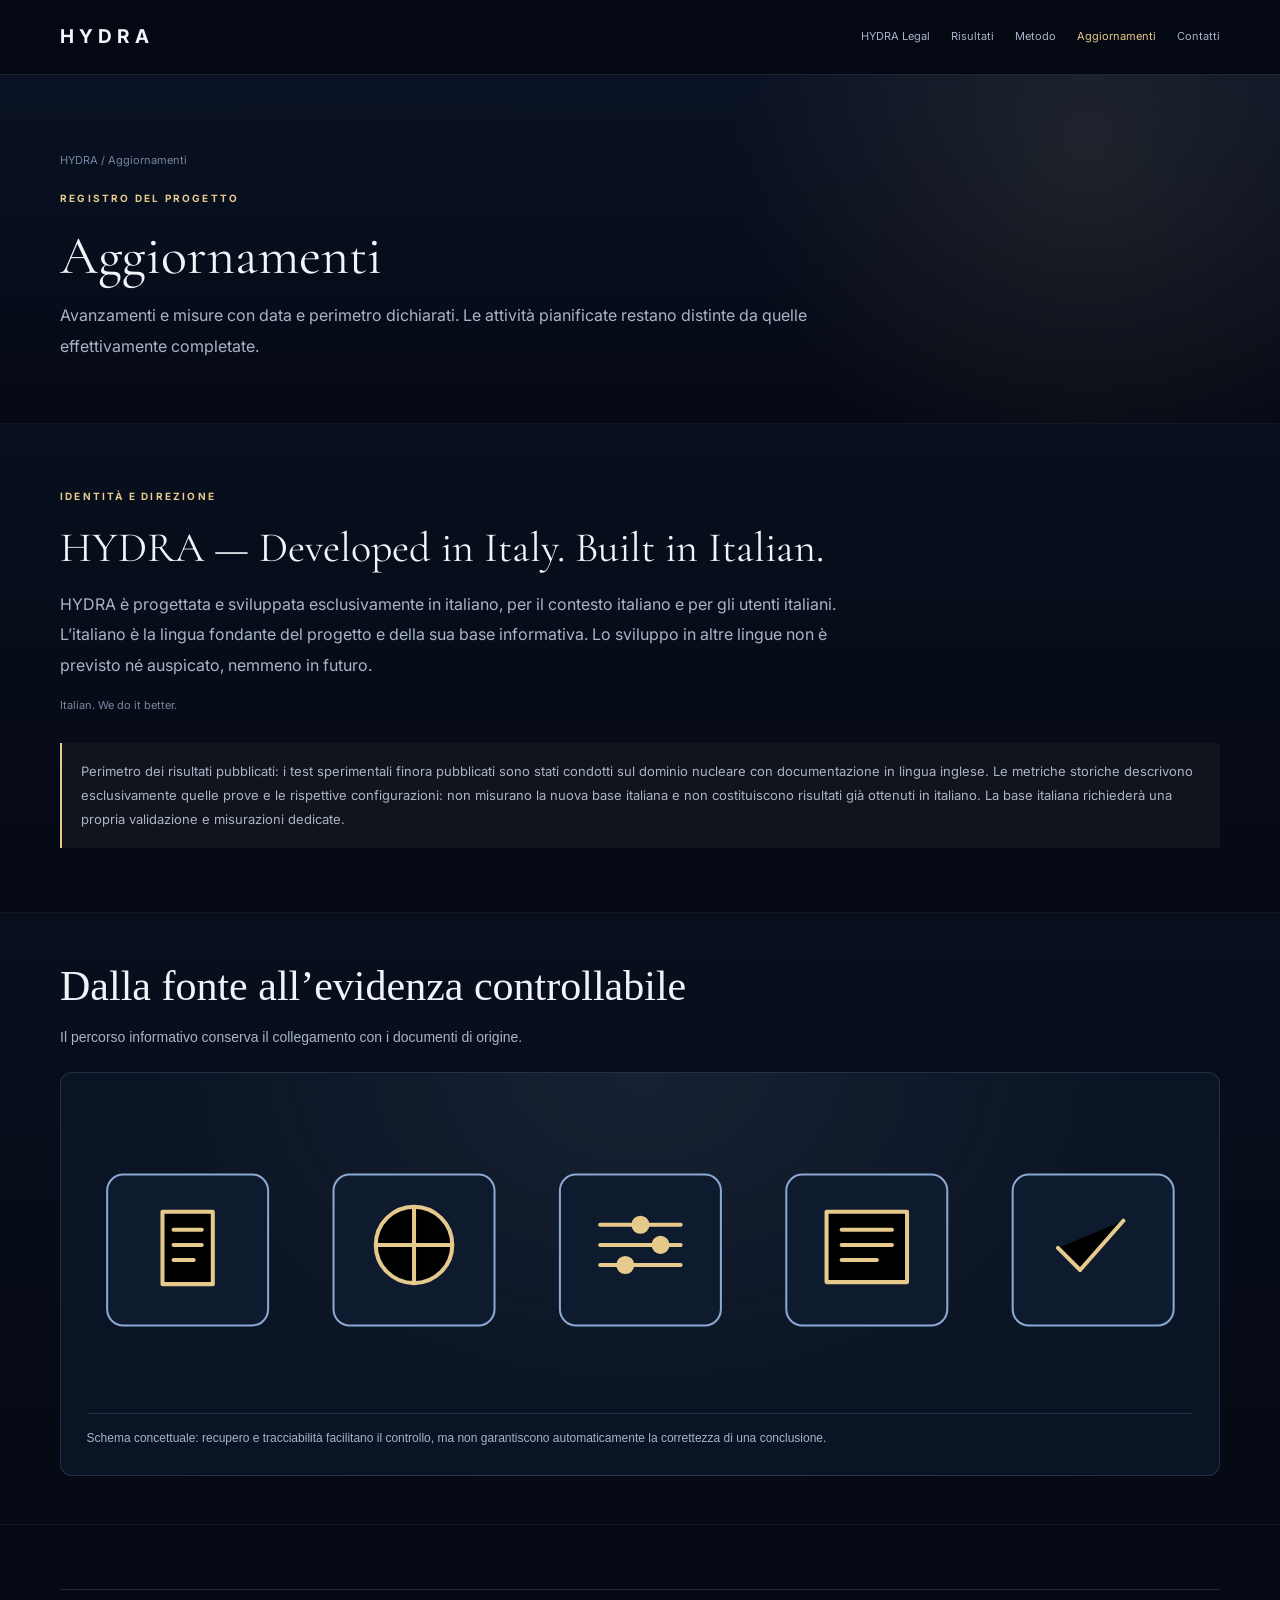
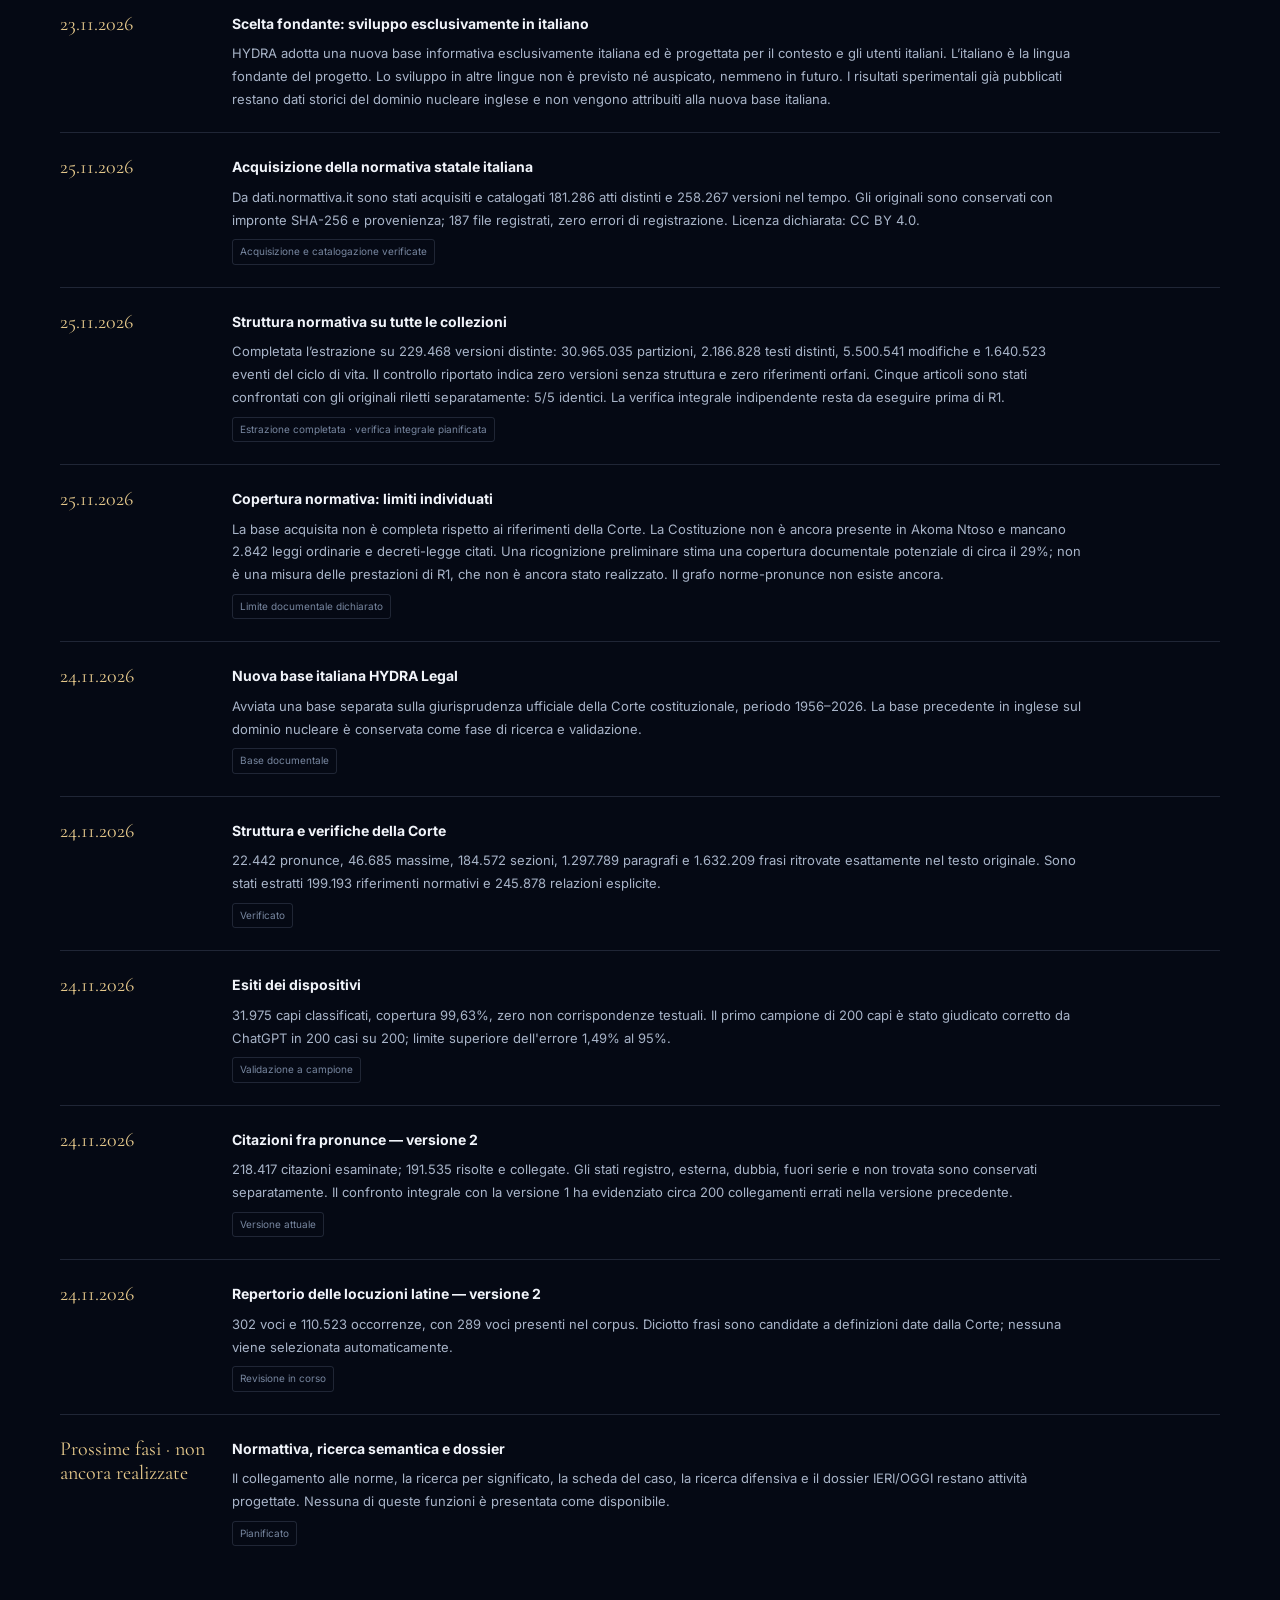
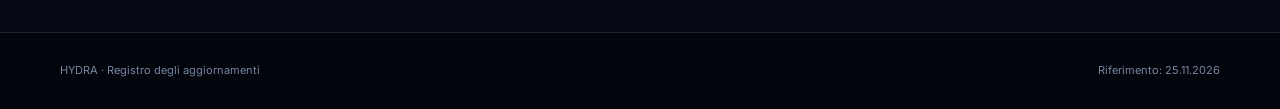
==== commit c42b043a: "Registra completamento estrazione normativa e limiti di copertura" ====
--- a/aggiornamenti.html
+++ b/aggiornamenti.html
@@ -2,7 +2,7 @@
 <html lang="it"><head><meta charset="utf-8"><meta name="viewport" content="width=device-width,initial-scale=1"><meta name="description" content="Registro degli aggiornamenti verificati di HYDRA Legal."><meta name="theme-color" content="#050914"><title>HYDRA | Aggiornamenti</title><link rel="preconnect" href="https://fonts.googleapis.com"><link rel="preconnect" href="https://fonts.gstatic.com" crossorigin><link href="https://fonts.googleapis.com/css2?family=Cormorant+Garamond:wght@300;400;500;600&family=Inter:wght@300;400;500;600;700&display=swap" rel="stylesheet"><link rel="stylesheet" href="assets/css/site.css"></head>
 <body><header class="site-header"><div class="wrap nav"><a class="brand" href="index.html">HYDRA</a><div class="nav-right"><button class="menu-button" aria-label="Menu">☰</button><nav class="navlinks"><a href="legal.html">HYDRA Legal</a><a href="risultati.html">Risultati</a><a href="metodo.html">Metodo</a><a href="aggiornamenti.html" aria-current="page">Aggiornamenti</a><a href="contatti.html">Contatti</a></nav></div></div></header>
 <main><section class="page-hero"><div class="wrap"><div class="breadcrumbs"><a href="index.html">HYDRA</a> / Aggiornamenti</div><div class="kicker">Registro del progetto</div><h1 class="page-title">Aggiornamenti</h1><p class="lead">Avanzamenti e misure con data e perimetro dichiarati. Le attività pianificate restano distinte da quelle effettivamente completate.</p></div></section>
-<section class="section"><div class="wrap"><div class="timeline"><div class="timeline-item"><div class="timeline-date">25.11.2026</div><div><h3>Acquisizione della normativa statale italiana</h3><p>Da dati.normattiva.it sono stati acquisiti e catalogati 181.286 atti distinti e 258.267 versioni nel tempo. Gli originali sono conservati con impronte SHA-256 e provenienza; 187 file registrati, zero errori di registrazione. Licenza dichiarata: CC BY 4.0.</p><span class="tag">Acquisizione e catalogazione verificate</span></div></div><div class="timeline-item"><div class="timeline-date">25.11.2026</div><div><h3>Prima prova della struttura normativa</h3><p>Avviata l’estrazione di articoli, commi, riferimenti espliciti e modifiche. Nel test iniziale su 6.036 versioni, i 58 articoli controllati coincidono con l’originale; la prova completa è ancora in corso. Il grafo norme-pronunce non è stato realizzato.</p><span class="tag">In prova</span></div></div>
+<section class="section"><div class="wrap"><div class="timeline"><div class="timeline-item"><div class="timeline-date">25.11.2026</div><div><h3>Acquisizione della normativa statale italiana</h3><p>Da dati.normattiva.it sono stati acquisiti e catalogati 181.286 atti distinti e 258.267 versioni nel tempo. Gli originali sono conservati con impronte SHA-256 e provenienza; 187 file registrati, zero errori di registrazione. Licenza dichiarata: CC BY 4.0.</p><span class="tag">Acquisizione e catalogazione verificate</span></div></div><div class="timeline-item"><div class="timeline-date">25.11.2026</div><div><h3>Struttura normativa su tutte le collezioni</h3><p>Completata l’estrazione su 229.468 versioni distinte: 30.965.035 partizioni, 2.186.828 testi distinti, 5.500.541 modifiche e 1.640.523 eventi del ciclo di vita. Il controllo riportato indica zero versioni senza struttura e zero riferimenti orfani. Cinque articoli sono stati confrontati con gli originali riletti separatamente: 5/5 identici. La verifica integrale indipendente resta da eseguire prima di R1.</p><span class="tag">Estrazione completata · verifica integrale pianificata</span></div></div><div class="timeline-item"><div class="timeline-date">25.11.2026</div><div><h3>Copertura normativa: limiti individuati</h3><p>La base acquisita non è completa rispetto ai riferimenti della Corte. La Costituzione non è ancora presente in Akoma Ntoso e mancano 2.842 leggi ordinarie e decreti-legge citati. Una ricognizione preliminare stima una copertura documentale potenziale di circa il 29%; non è una misura delle prestazioni di R1, che non è ancora stato realizzato. Il grafo norme-pronunce non esiste ancora.</p><span class="tag">Limite documentale dichiarato</span></div></div>
 <div class="timeline-item"><div class="timeline-date">24.11.2026</div><div><h3>Nuova base italiana HYDRA Legal</h3><p>Avviata una base separata sulla giurisprudenza ufficiale della Corte costituzionale, periodo 1956–2026. La base precedente in inglese sul dominio nucleare è conservata come fase di ricerca e validazione.</p><span class="tag">Base documentale</span></div></div>
 <div class="timeline-item"><div class="timeline-date">24.11.2026</div><div><h3>Struttura e verifiche della Corte</h3><p>22.442 pronunce, 46.685 massime, 184.572 sezioni, 1.297.789 paragrafi e 1.632.209 frasi ritrovate esattamente nel testo originale. Sono stati estratti 199.193 riferimenti normativi e 245.878 relazioni esplicite.</p><span class="tag">Verificato</span></div></div>
 <div class="timeline-item"><div class="timeline-date">24.11.2026</div><div><h3>Esiti dei dispositivi</h3><p>31.975 capi classificati, copertura 99,63%, zero non corrispondenze testuali. Il primo campione di 200 capi è stato giudicato corretto da ChatGPT in 200 casi su 200; limite superiore dell'errore 1,49% al 95%.</p><span class="tag">Validazione a campione</span></div></div>
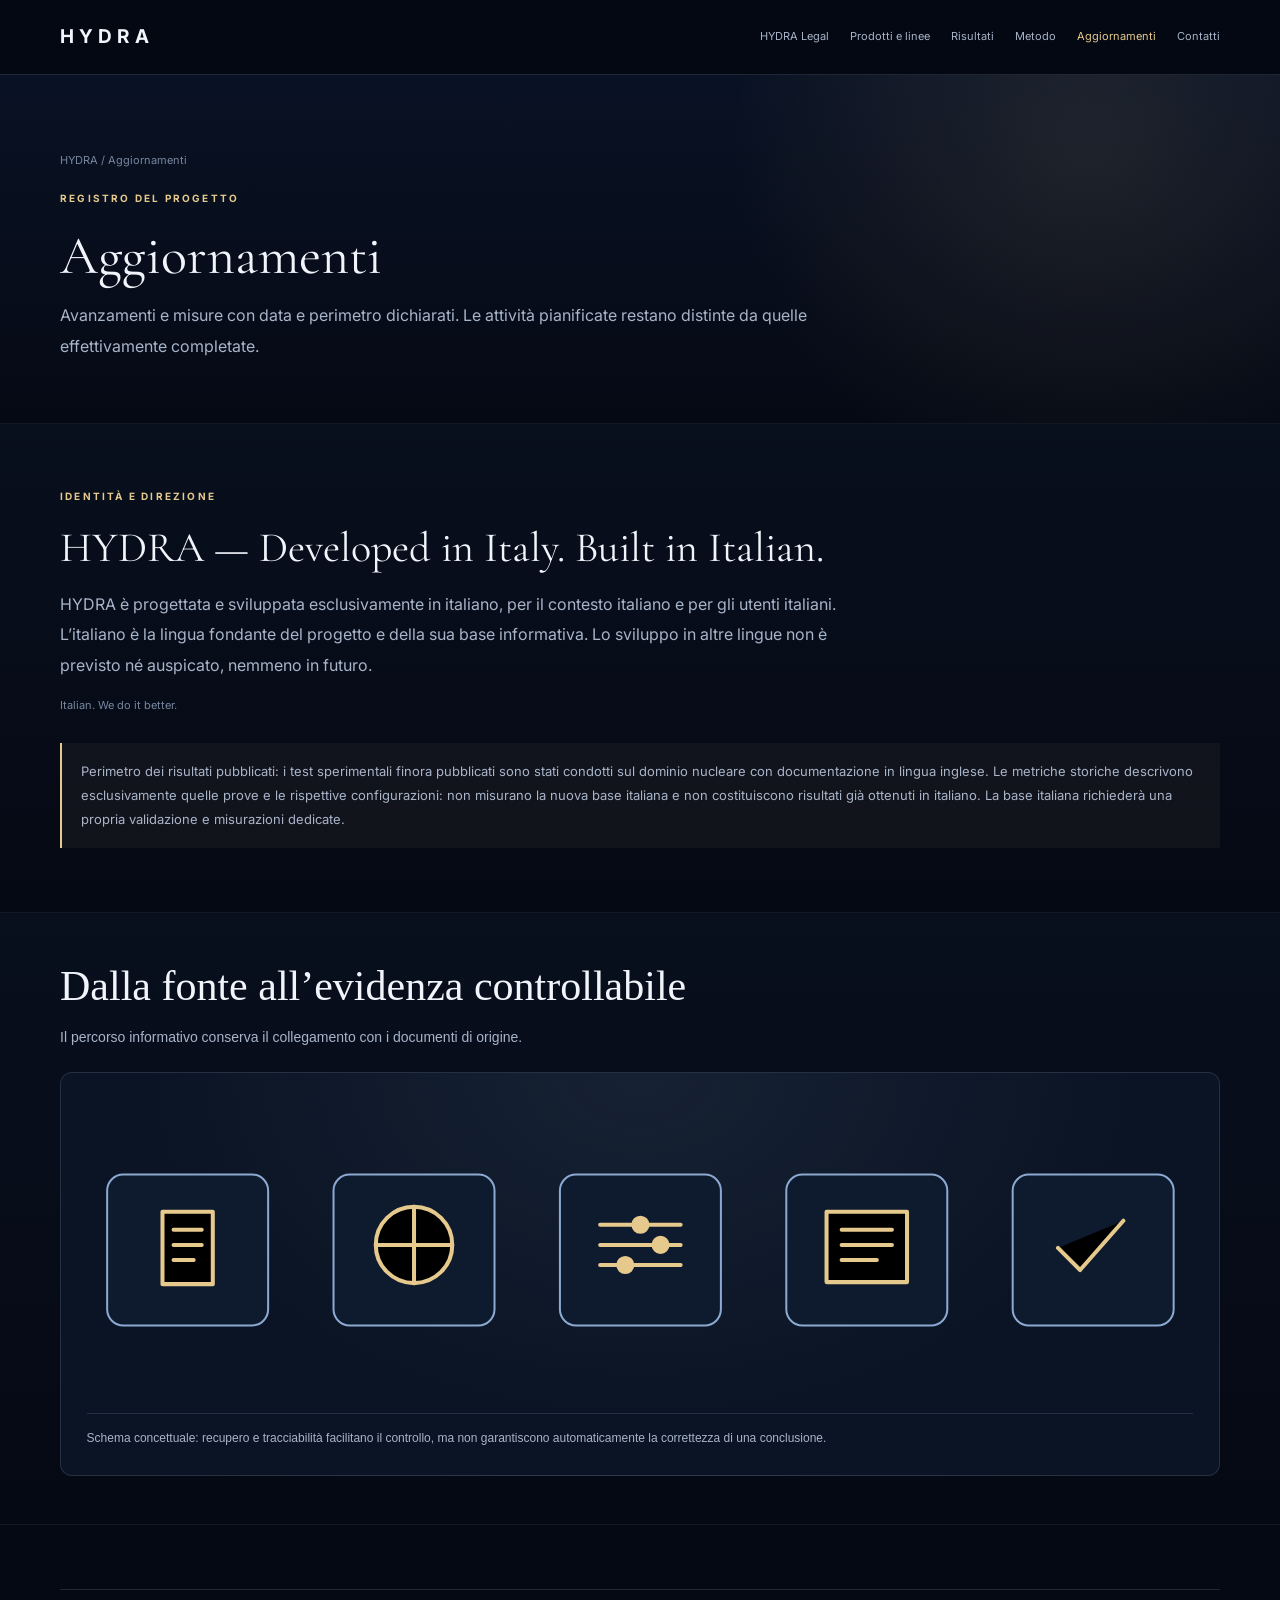
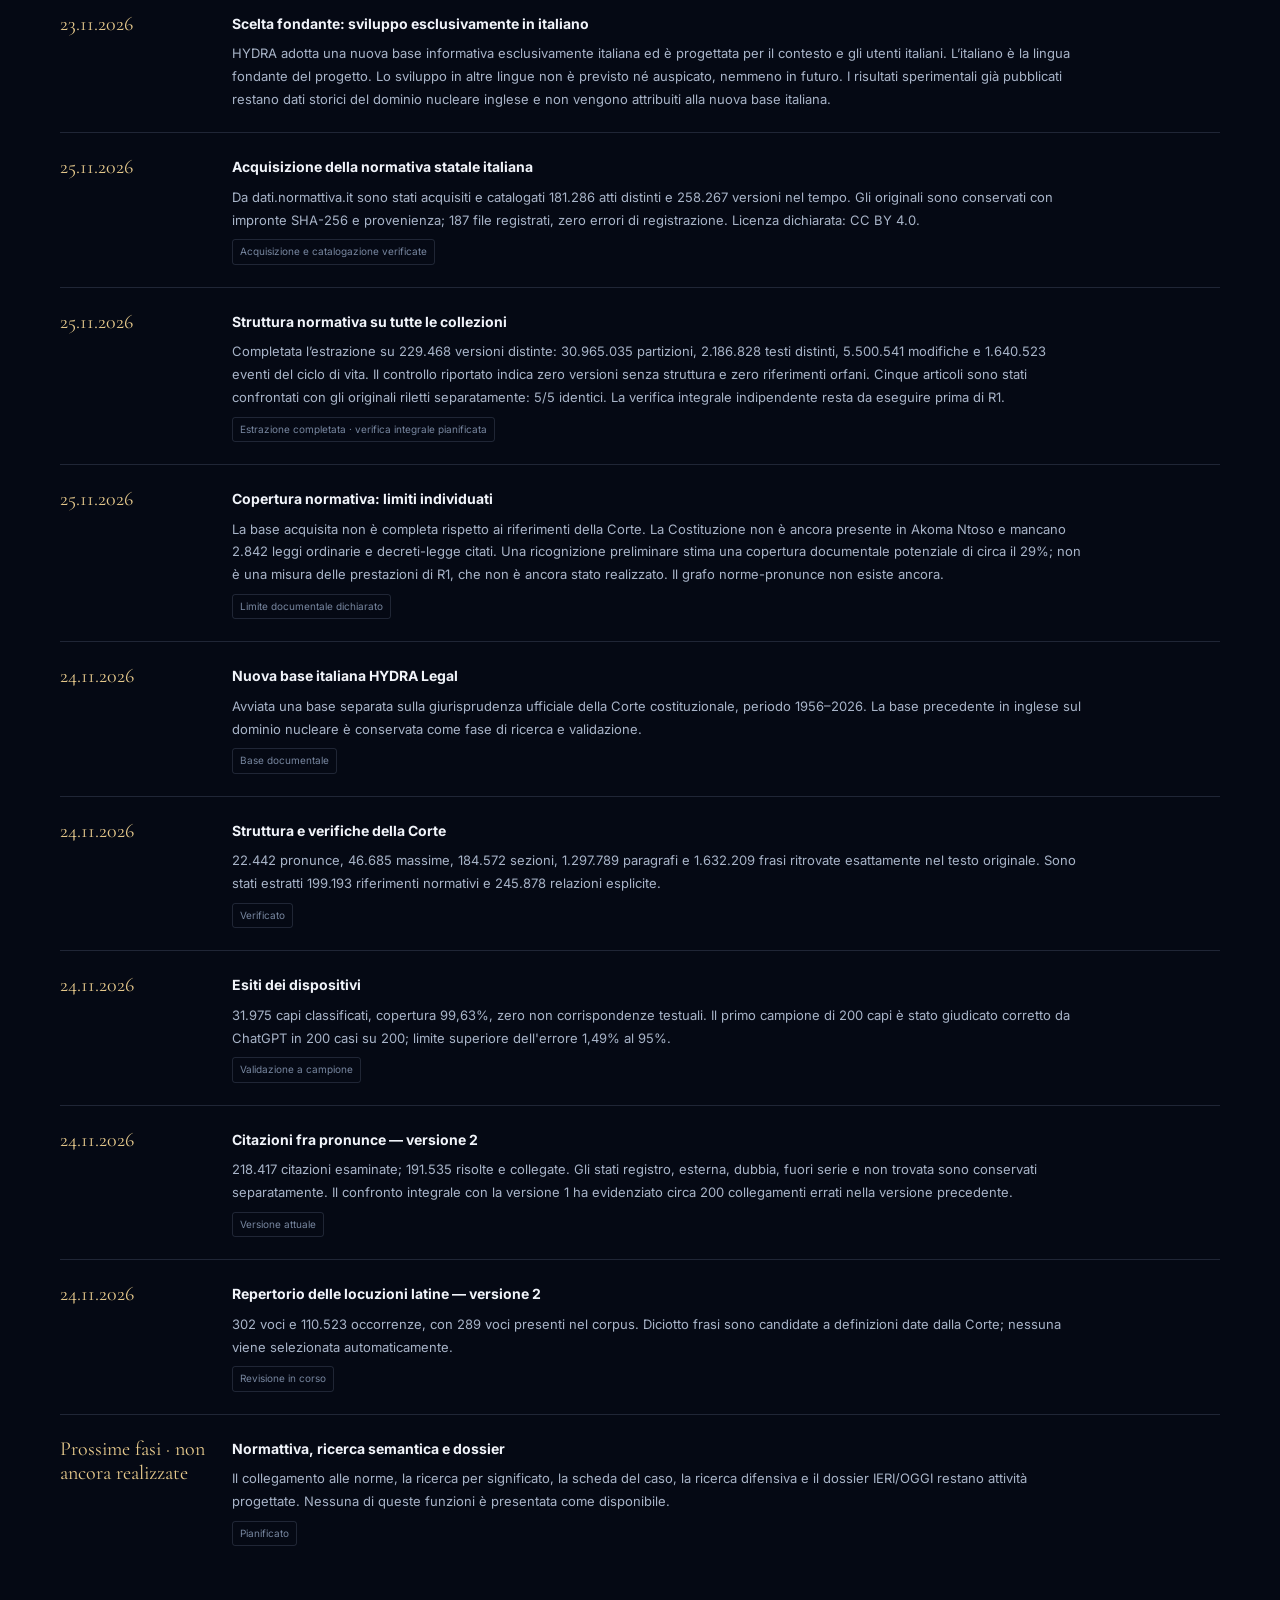
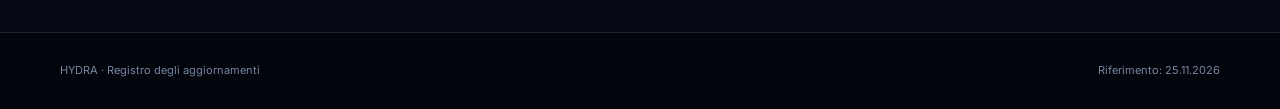
==== commit ea8cf4e7: "Add products and lines navigation" ====
--- a/aggiornamenti.html
+++ b/aggiornamenti.html
@@ -1,6 +1,6 @@
 <!doctype html>
 <html lang="it"><head><meta charset="utf-8"><meta name="viewport" content="width=device-width,initial-scale=1"><meta name="description" content="Registro degli aggiornamenti verificati di HYDRA Legal."><meta name="theme-color" content="#050914"><title>HYDRA | Aggiornamenti</title><link rel="preconnect" href="https://fonts.googleapis.com"><link rel="preconnect" href="https://fonts.gstatic.com" crossorigin><link href="https://fonts.googleapis.com/css2?family=Cormorant+Garamond:wght@300;400;500;600&family=Inter:wght@300;400;500;600;700&display=swap" rel="stylesheet"><link rel="stylesheet" href="assets/css/site.css"></head>
-<body><header class="site-header"><div class="wrap nav"><a class="brand" href="index.html">HYDRA</a><div class="nav-right"><button class="menu-button" aria-label="Menu">☰</button><nav class="navlinks"><a href="legal.html">HYDRA Legal</a><a href="risultati.html">Risultati</a><a href="metodo.html">Metodo</a><a href="aggiornamenti.html" aria-current="page">Aggiornamenti</a><a href="contatti.html">Contatti</a></nav></div></div></header>
+<body><header class="site-header"><div class="wrap nav"><a class="brand" href="index.html">HYDRA</a><div class="nav-right"><button class="menu-button" aria-label="Menu">☰</button><nav class="navlinks"><a href="legal.html">HYDRA Legal</a><a href="prodotti.html">Prodotti e linee</a><a href="risultati.html">Risultati</a><a href="metodo.html">Metodo</a><a href="aggiornamenti.html" aria-current="page">Aggiornamenti</a><a href="contatti.html">Contatti</a></nav></div></div></header>
 <main><section class="page-hero"><div class="wrap"><div class="breadcrumbs"><a href="index.html">HYDRA</a> / Aggiornamenti</div><div class="kicker">Registro del progetto</div><h1 class="page-title">Aggiornamenti</h1><p class="lead">Avanzamenti e misure con data e perimetro dichiarati. Le attività pianificate restano distinte da quelle effettivamente completate.</p></div></section>
 <section class="section"><div class="wrap"><div class="timeline"><div class="timeline-item"><div class="timeline-date">25.11.2026</div><div><h3>Acquisizione della normativa statale italiana</h3><p>Da dati.normattiva.it sono stati acquisiti e catalogati 181.286 atti distinti e 258.267 versioni nel tempo. Gli originali sono conservati con impronte SHA-256 e provenienza; 187 file registrati, zero errori di registrazione. Licenza dichiarata: CC BY 4.0.</p><span class="tag">Acquisizione e catalogazione verificate</span></div></div><div class="timeline-item"><div class="timeline-date">25.11.2026</div><div><h3>Struttura normativa su tutte le collezioni</h3><p>Completata l’estrazione su 229.468 versioni distinte: 30.965.035 partizioni, 2.186.828 testi distinti, 5.500.541 modifiche e 1.640.523 eventi del ciclo di vita. Il controllo riportato indica zero versioni senza struttura e zero riferimenti orfani. Cinque articoli sono stati confrontati con gli originali riletti separatamente: 5/5 identici. La verifica integrale indipendente resta da eseguire prima di R1.</p><span class="tag">Estrazione completata · verifica integrale pianificata</span></div></div><div class="timeline-item"><div class="timeline-date">25.11.2026</div><div><h3>Copertura normativa: limiti individuati</h3><p>La base acquisita non è completa rispetto ai riferimenti della Corte. La Costituzione non è ancora presente in Akoma Ntoso e mancano 2.842 leggi ordinarie e decreti-legge citati. Una ricognizione preliminare stima una copertura documentale potenziale di circa il 29%; non è una misura delle prestazioni di R1, che non è ancora stato realizzato. Il grafo norme-pronunce non esiste ancora.</p><span class="tag">Limite documentale dichiarato</span></div></div>
 <div class="timeline-item"><div class="timeline-date">24.11.2026</div><div><h3>Nuova base italiana HYDRA Legal</h3><p>Avviata una base separata sulla giurisprudenza ufficiale della Corte costituzionale, periodo 1956–2026. La base precedente in inglese sul dominio nucleare è conservata come fase di ricerca e validazione.</p><span class="tag">Base documentale</span></div></div>
